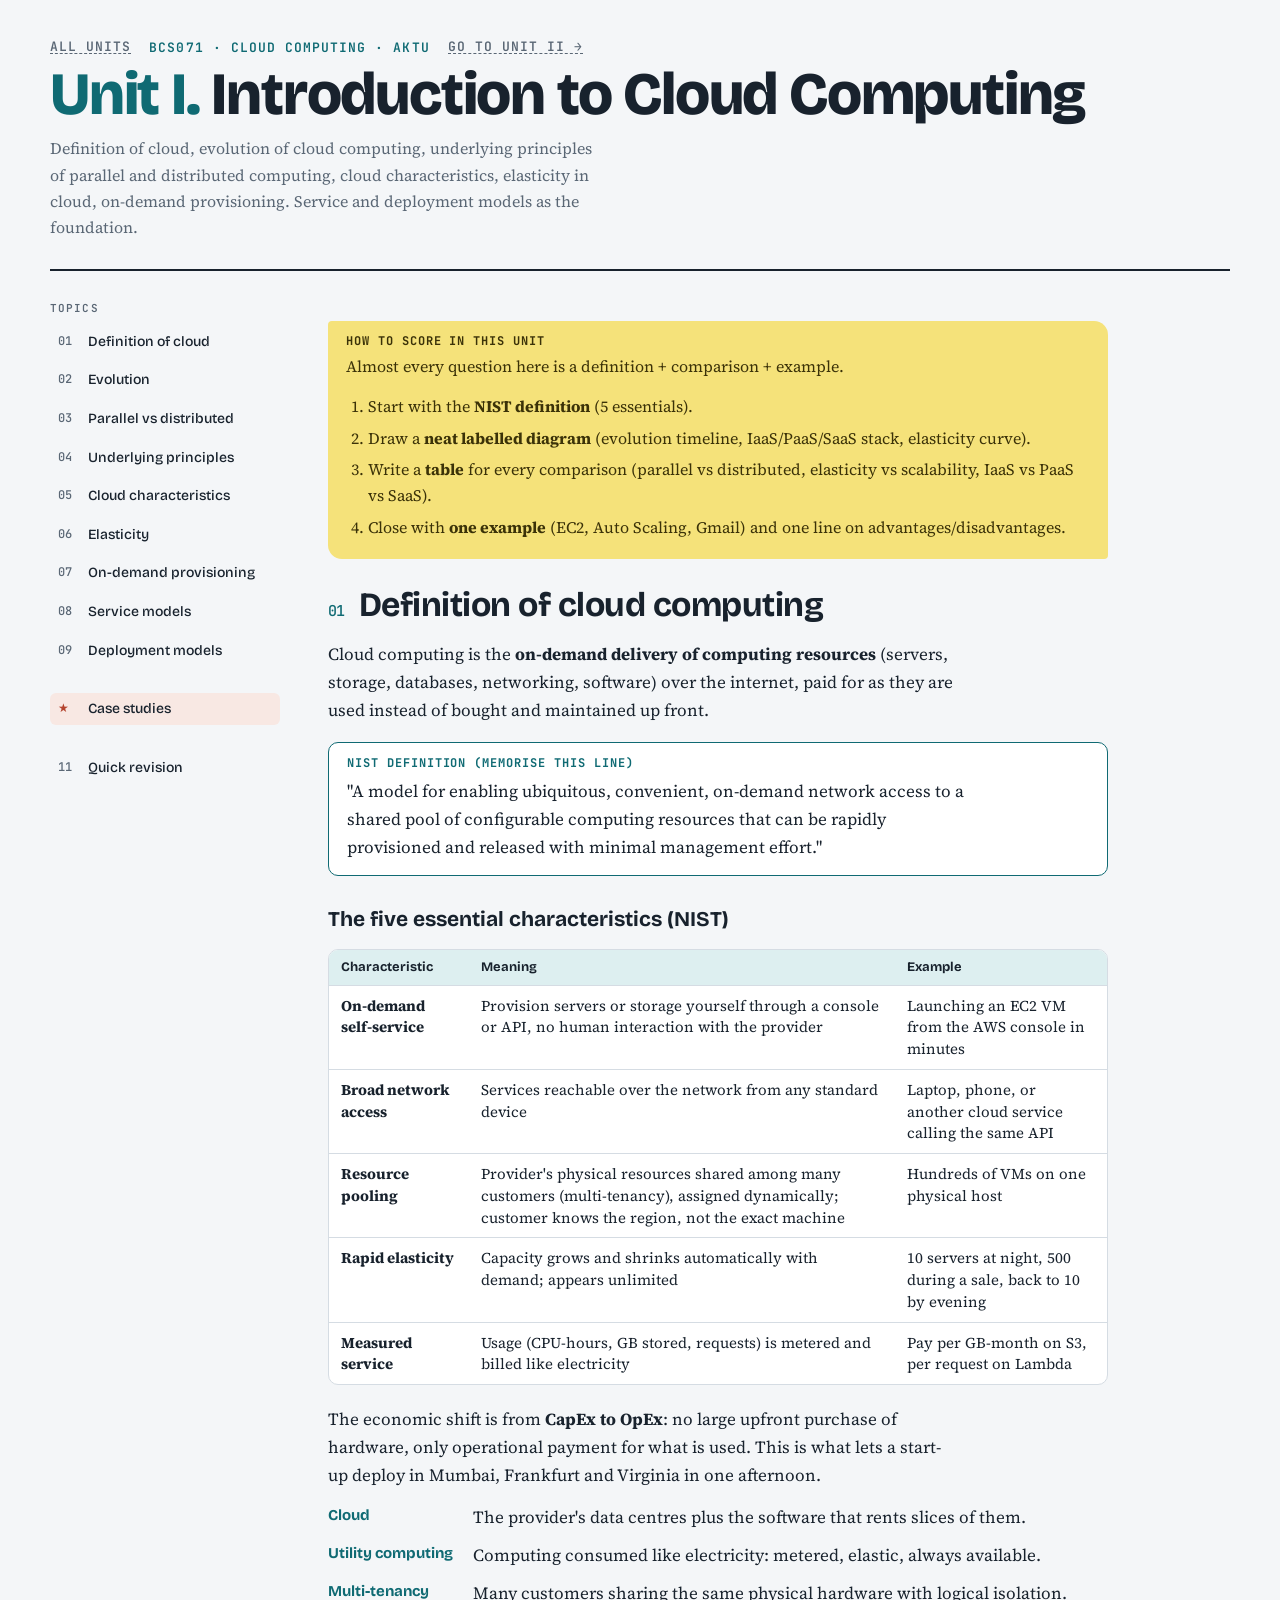
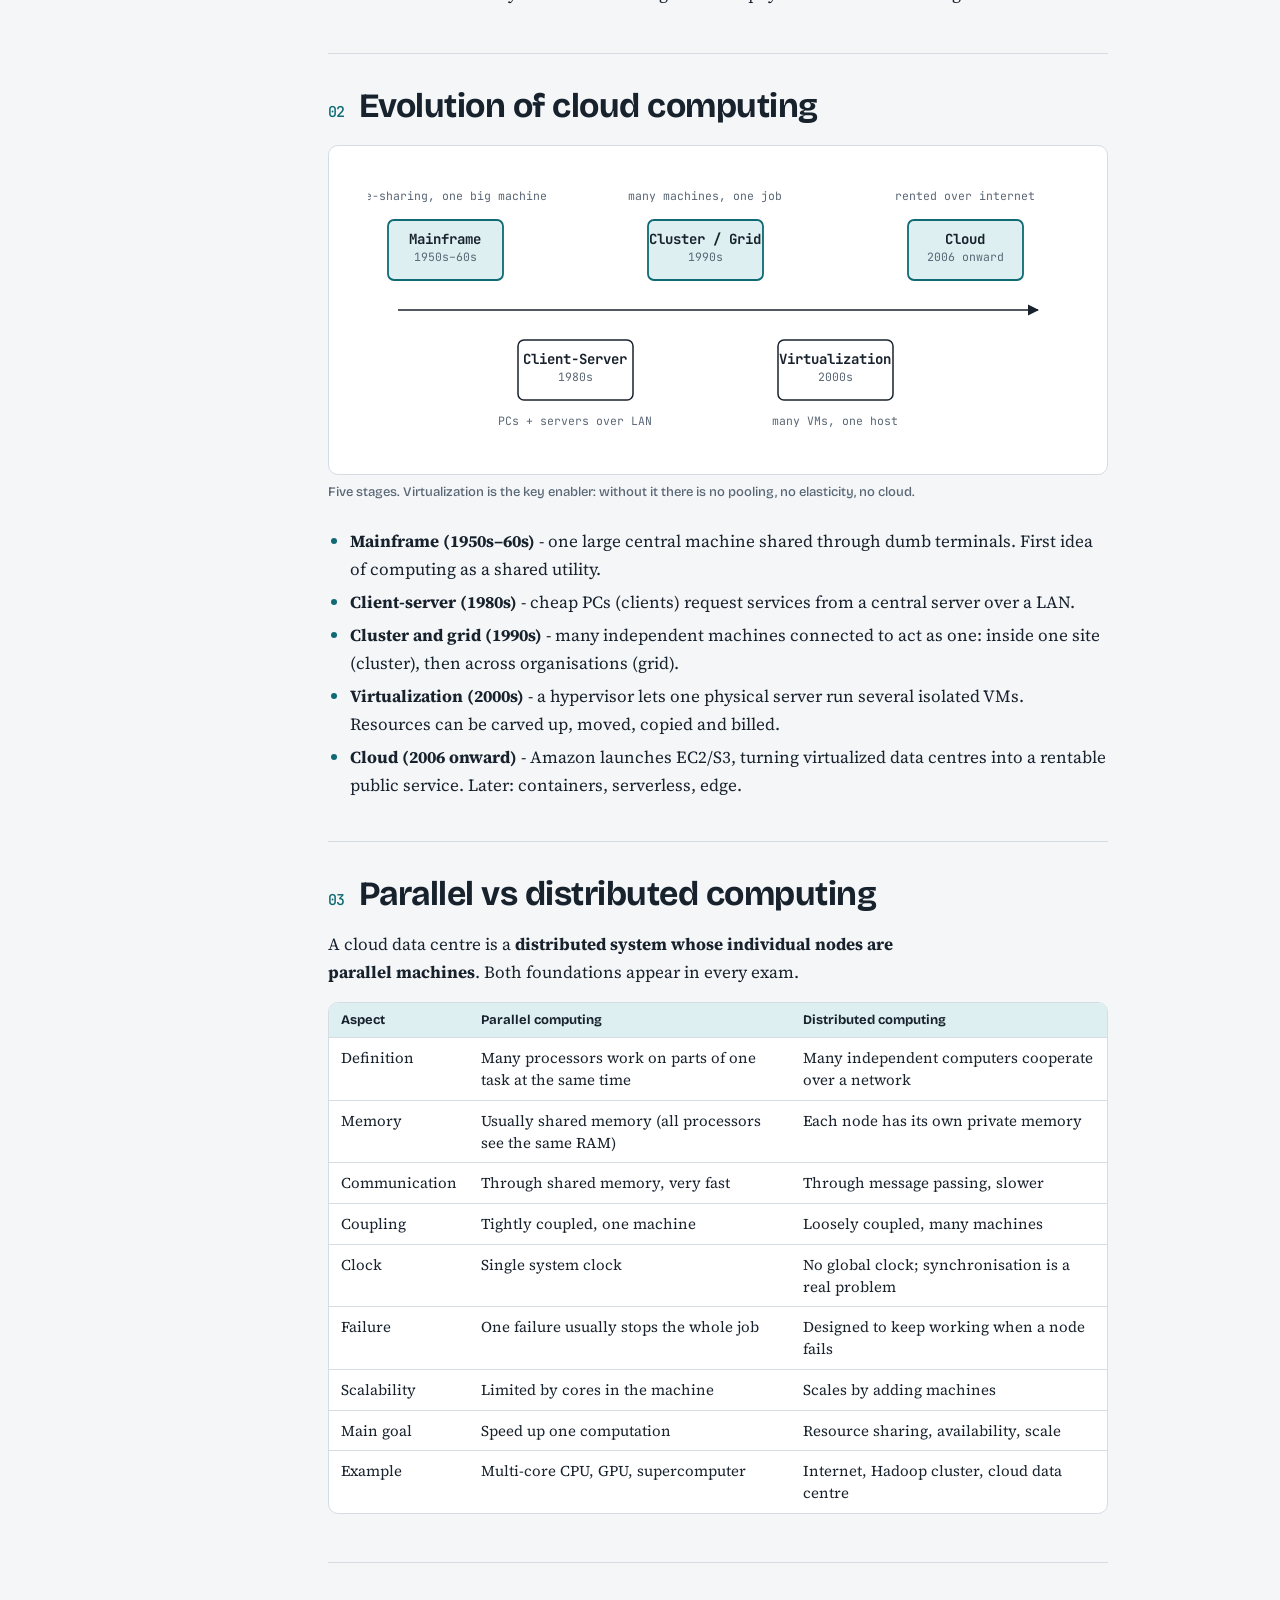
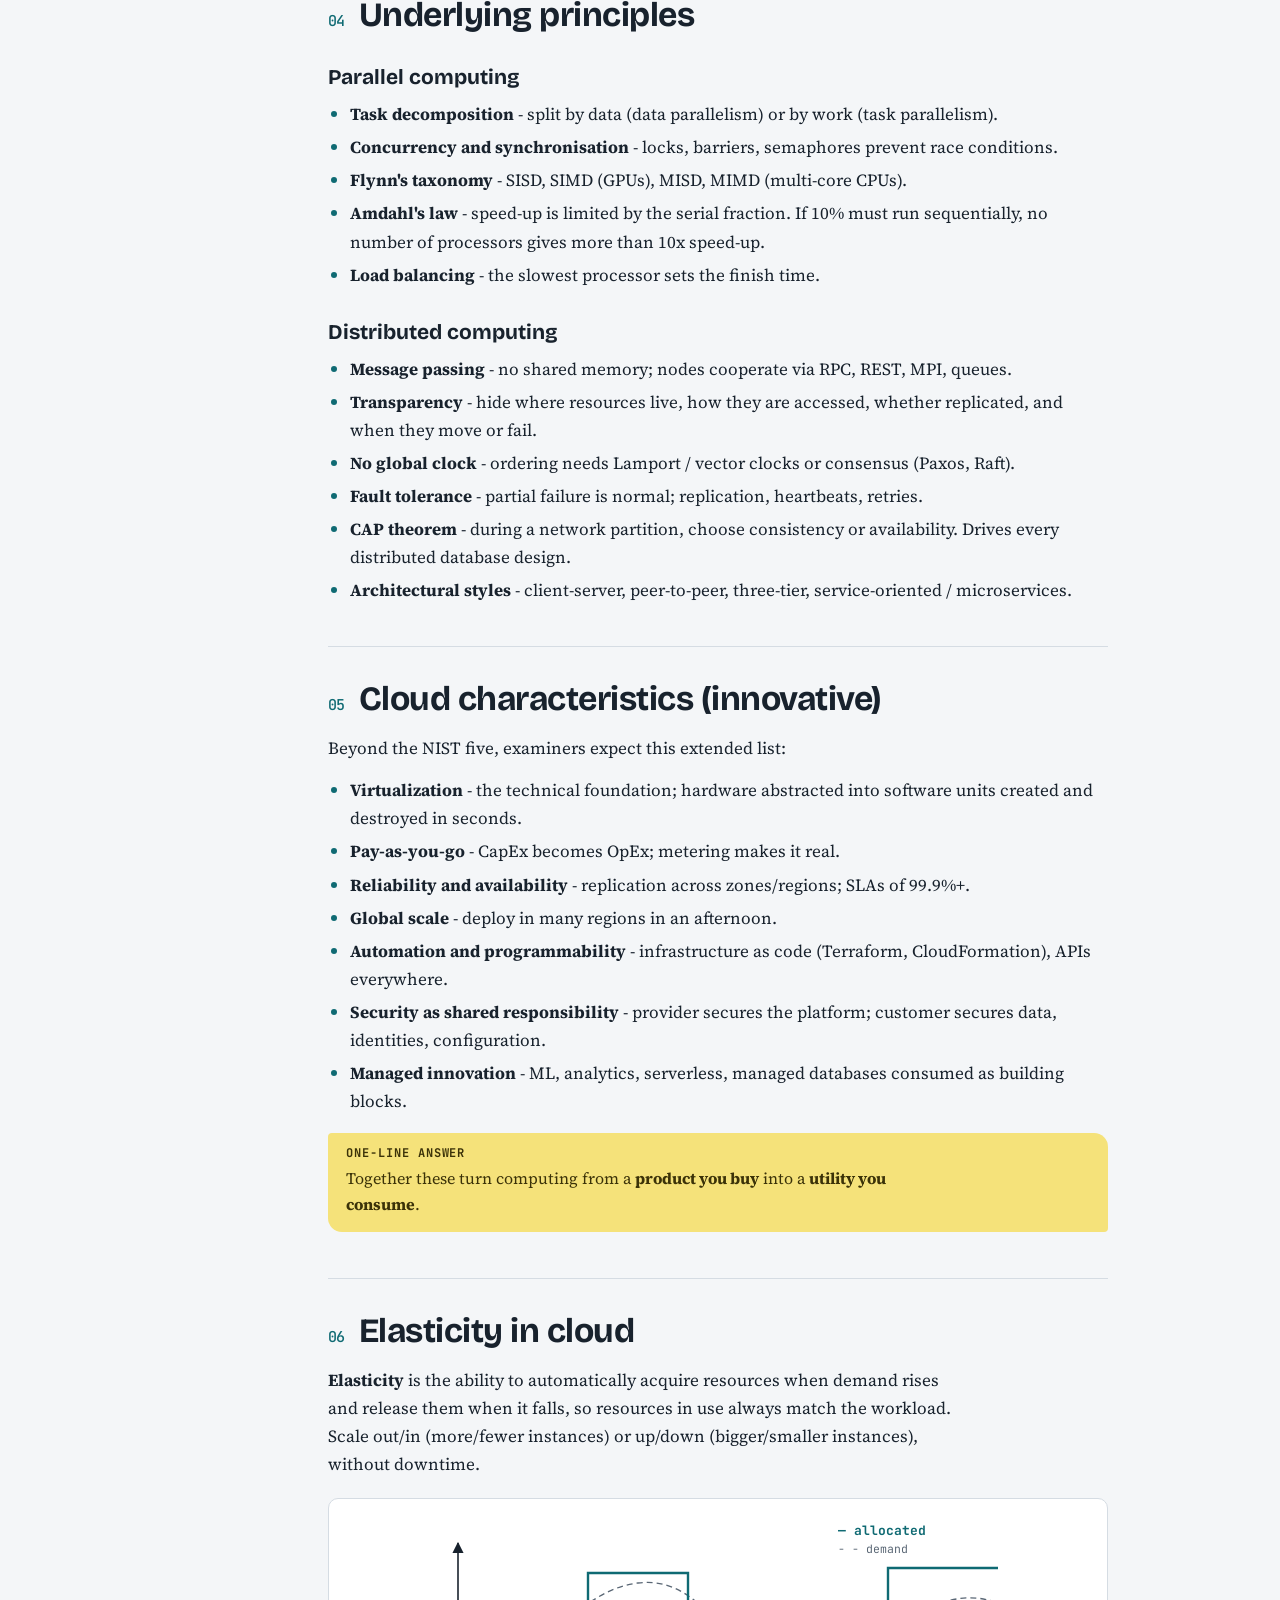
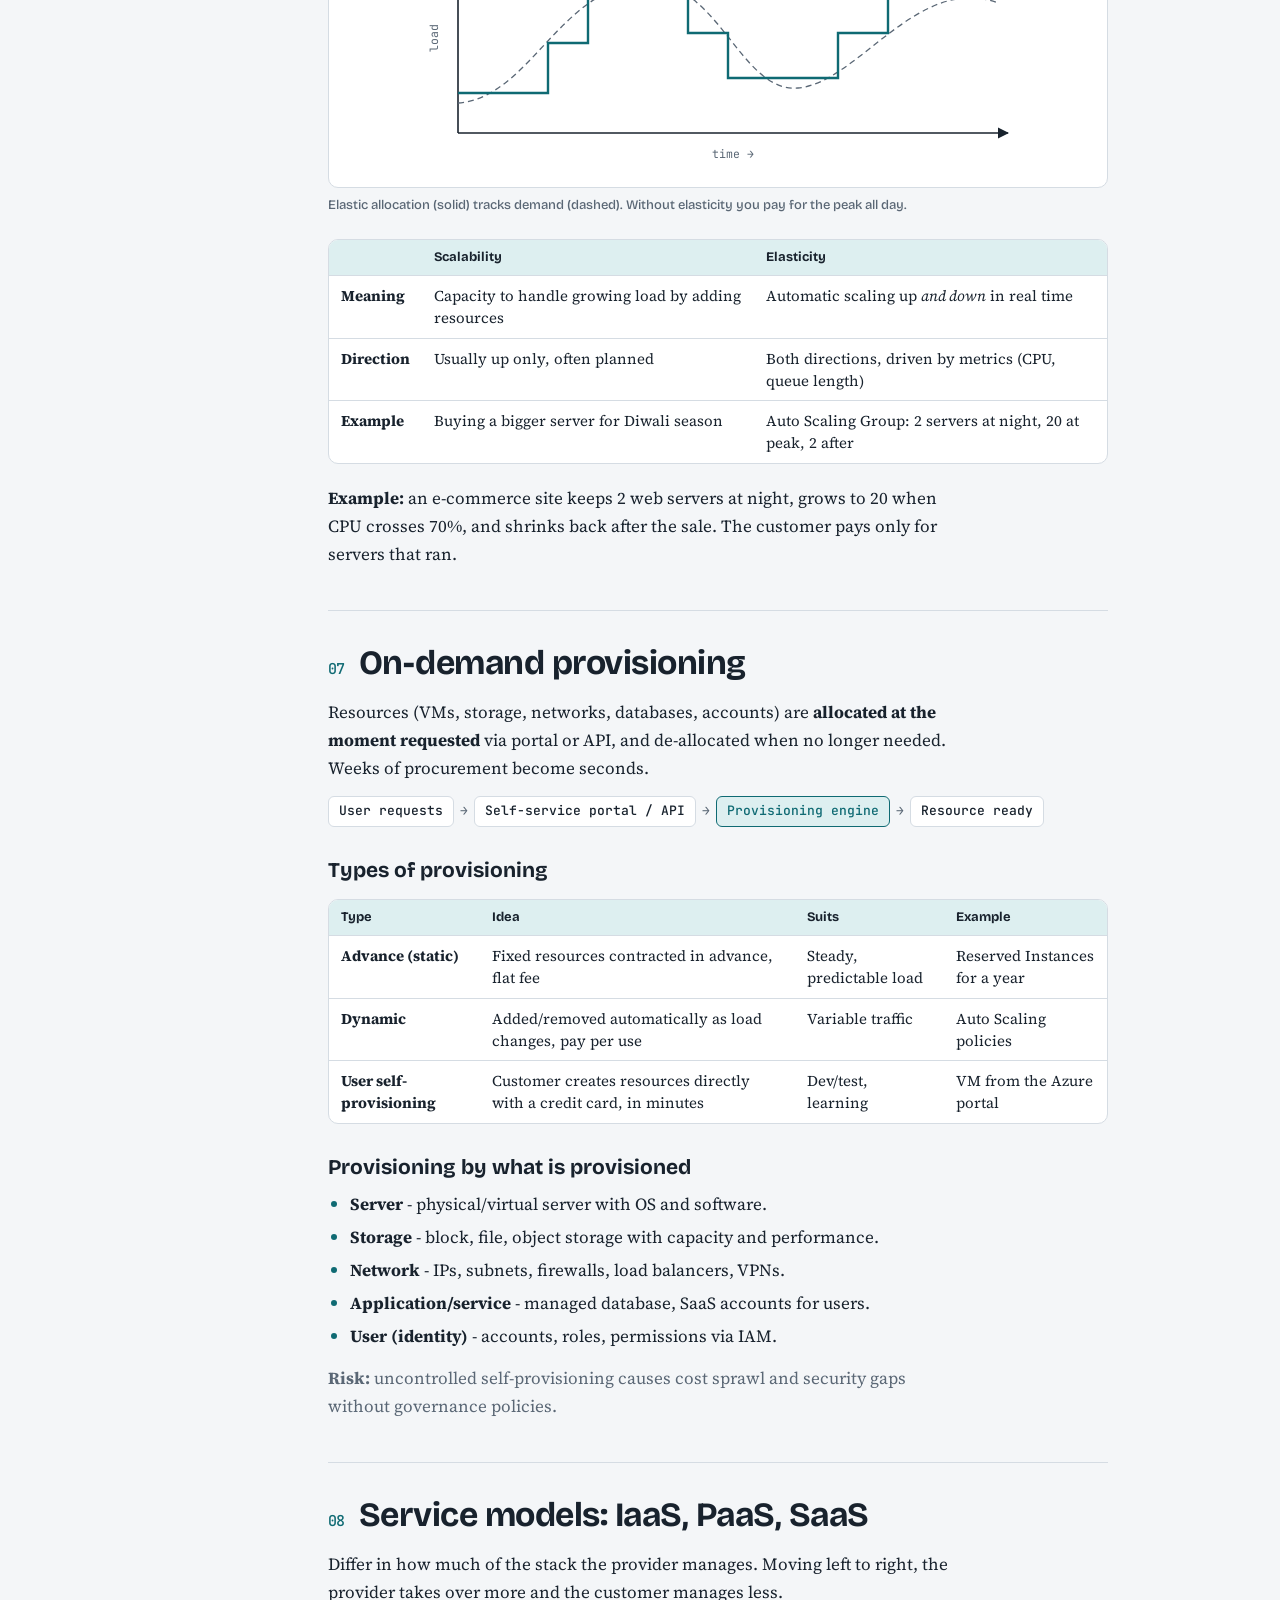
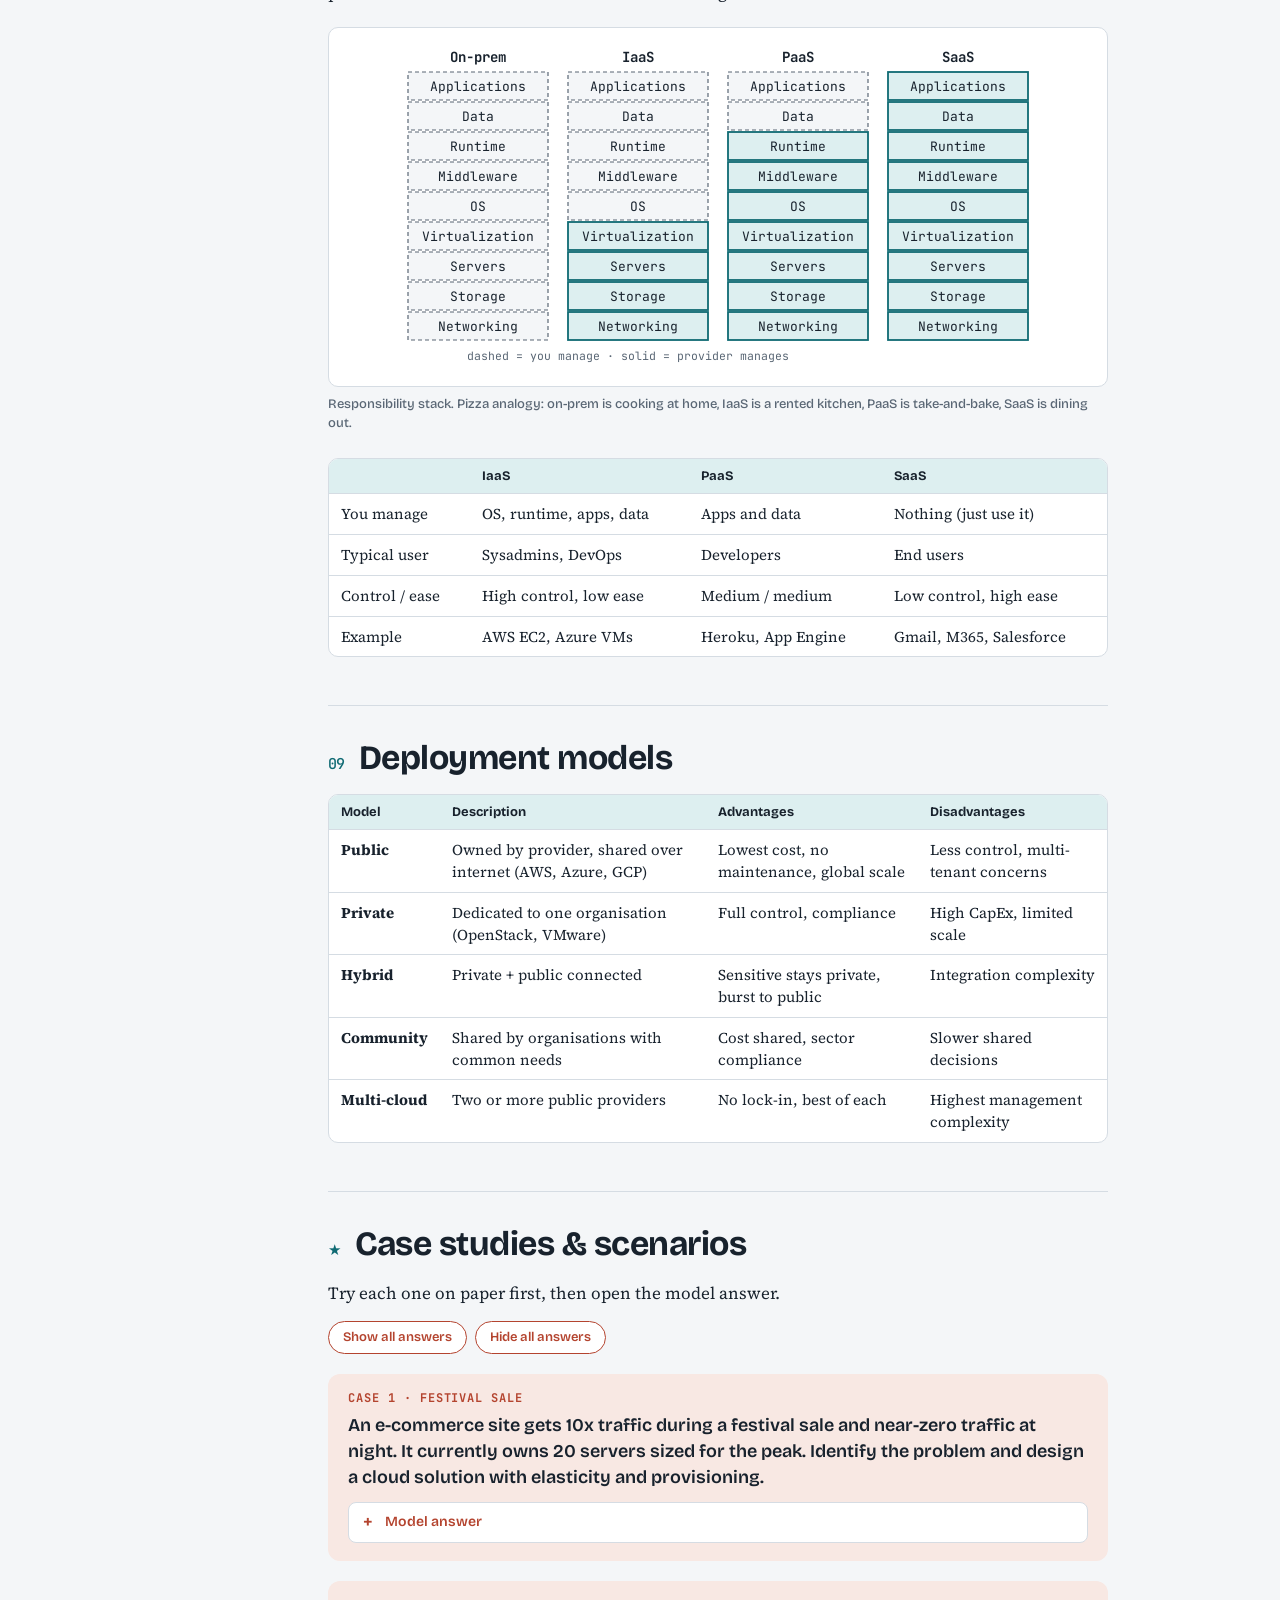
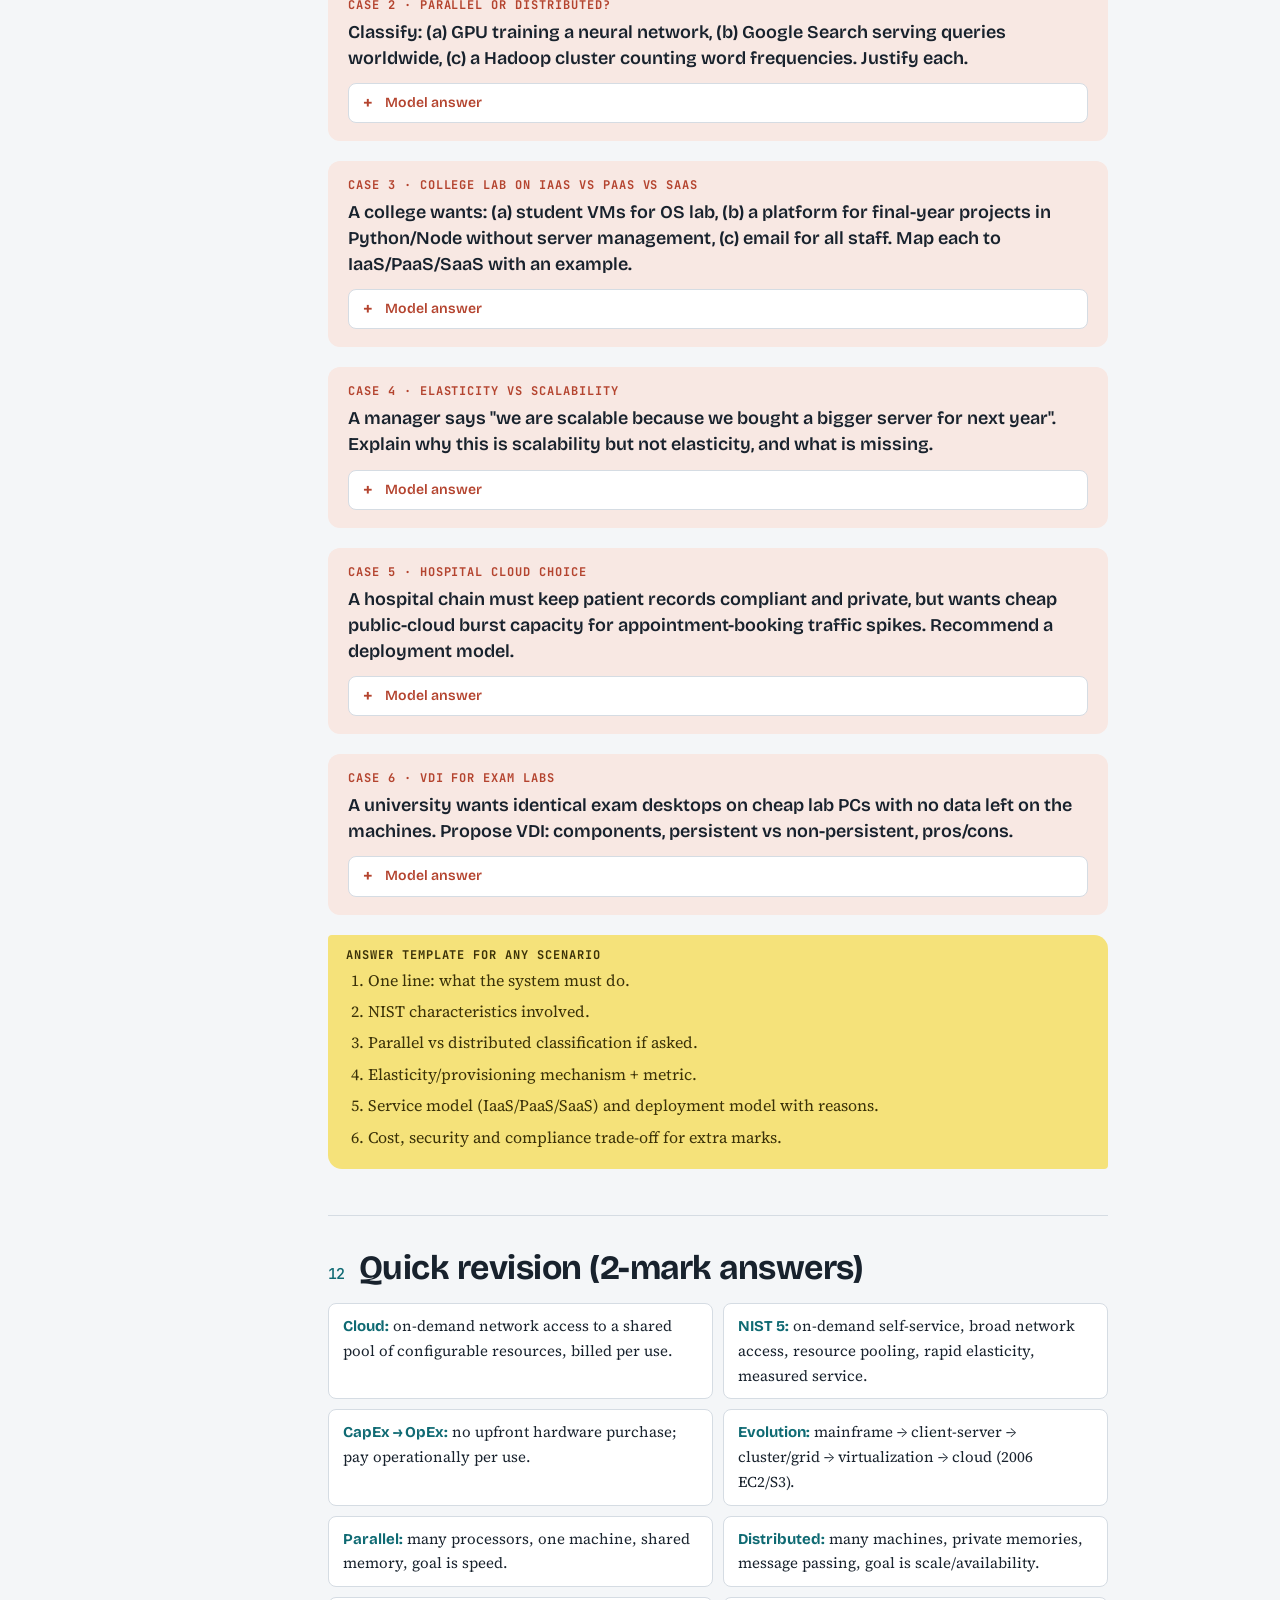
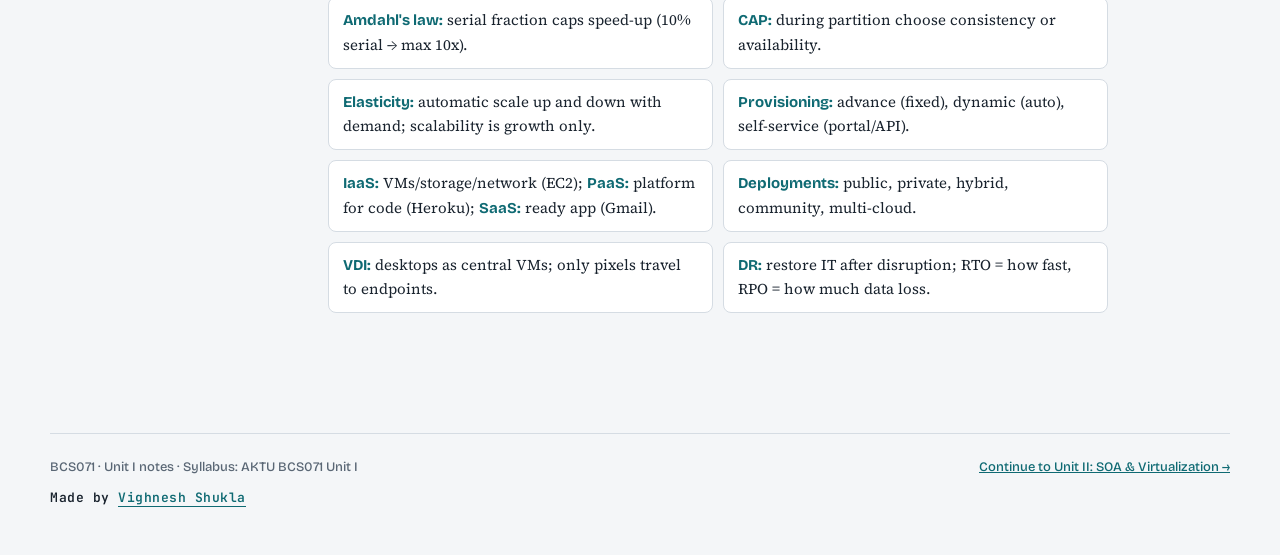
==== unit1.html @ 6fd6b1c5 "Add BCS071 Cloud Computing notes with index page" ====
<!doctype html>
<html lang="en">
<head>
<meta charset="utf-8">
<meta name="viewport" content="width=device-width, initial-scale=1">
<meta name="author" content="Vighnesh Shukla">
<title>Unit I: Introduction to Cloud Computing</title>
<link rel="preconnect" href="https://fonts.googleapis.com">
<link rel="preconnect" href="https://fonts.gstatic.com" crossorigin>
<link rel="stylesheet" href="https://fonts.googleapis.com/css2?family=Bricolage+Grotesque:opsz,wght@12..96,500;12..96,700;12..96,800&family=JetBrains+Mono:wght@400;500;600;700&family=Source+Serif+4:ital,opsz,wght@0,8..60,400;0,8..60,700;1,8..60,400&display=swap">
<link rel="stylesheet" href="notes.css">
</head>
<body>

<header class="masthead">
  <div class="course">
    <a href="index.html">All units</a>
    <span>BCS071 · Cloud Computing · AKTU</span>
    <a href="unit2.html">Go to Unit II →</a>
  </div>
  <h1><span class="unit-no">Unit I.</span> Introduction to Cloud Computing</h1>
  <p class="scope">Definition of cloud, evolution of cloud computing, underlying principles of parallel and distributed computing, cloud characteristics, elasticity in cloud, on-demand provisioning. Service and deployment models as the foundation.</p>
</header>

<div class="layout">
  <nav class="toc" aria-label="Topics">
    <p>Topics</p>
    <ol>
      <li><a href="#definition">Definition of cloud</a></li>
      <li><a href="#evolution">Evolution</a></li>
      <li><a href="#parallel-distributed">Parallel vs distributed</a></li>
      <li><a href="#principles">Underlying principles</a></li>
      <li><a href="#characteristics">Cloud characteristics</a></li>
      <li><a href="#elasticity">Elasticity</a></li>
      <li><a href="#provisioning">On-demand provisioning</a></li>
      <li><a href="#service-models">Service models</a></li>
      <li><a href="#deployment">Deployment models</a></li>
      <li><a class="case" href="#cases">Case studies</a></li>
      <li><a href="#revision">Quick revision</a></li>
    </ol>
  </nav>

  <main>
    <div class="tip">
      <b class="lbl">How to score in this unit</b>
      <p>Almost every question here is a definition + comparison + example.</p>
      <ol>
        <li>Start with the <strong>NIST definition</strong> (5 essentials).</li>
        <li>Draw a <strong>neat labelled diagram</strong> (evolution timeline, IaaS/PaaS/SaaS stack, elasticity curve).</li>
        <li>Write a <strong>table</strong> for every comparison (parallel vs distributed, elasticity vs scalability, IaaS vs PaaS vs SaaS).</li>
        <li>Close with <strong>one example</strong> (EC2, Auto Scaling, Gmail) and one line on advantages/disadvantages.</li>
      </ol>
    </div>

    <!-- 1 -->
    <section id="definition">
      <h2><span class="num">01</span>Definition of cloud computing</h2>
      <p>Cloud computing is the <strong>on-demand delivery of computing resources</strong> (servers, storage, databases, networking, software) over the internet, paid for as they are used instead of bought and maintained up front.</p>
      <div class="key">
        <span class="lbl">NIST definition (memorise this line)</span>
        <p>"A model for enabling ubiquitous, convenient, on-demand network access to a shared pool of configurable computing resources that can be rapidly provisioned and released with minimal management effort."</p>
      </div>
      <h3>The five essential characteristics (NIST)</h3>
      <div class="tbl">
        <table>
          <thead><tr><th>Characteristic</th><th>Meaning</th><th>Example</th></tr></thead>
          <tbody>
            <tr><td><strong>On-demand self-service</strong></td><td>Provision servers or storage yourself through a console or API, no human interaction with the provider</td><td>Launching an EC2 VM from the AWS console in minutes</td></tr>
            <tr><td><strong>Broad network access</strong></td><td>Services reachable over the network from any standard device</td><td>Laptop, phone, or another cloud service calling the same API</td></tr>
            <tr><td><strong>Resource pooling</strong></td><td>Provider's physical resources shared among many customers (multi-tenancy), assigned dynamically; customer knows the region, not the exact machine</td><td>Hundreds of VMs on one physical host</td></tr>
            <tr><td><strong>Rapid elasticity</strong></td><td>Capacity grows and shrinks automatically with demand; appears unlimited</td><td>10 servers at night, 500 during a sale, back to 10 by evening</td></tr>
            <tr><td><strong>Measured service</strong></td><td>Usage (CPU-hours, GB stored, requests) is metered and billed like electricity</td><td>Pay per GB-month on S3, per request on Lambda</td></tr>
          </tbody>
        </table>
      </div>
      <p>The economic shift is from <strong>CapEx to OpEx</strong>: no large upfront purchase of hardware, only operational payment for what is used. This is what lets a start-up deploy in Mumbai, Frankfurt and Virginia in one afternoon.</p>
      <dl class="terms">
        <dt>Cloud</dt><dd>The provider's data centres plus the software that rents slices of them.</dd>
        <dt>Utility computing</dt><dd>Computing consumed like electricity: metered, elastic, always available.</dd>
        <dt>Multi-tenancy</dt><dd>Many customers sharing the same physical hardware with logical isolation.</dd>
      </dl>
    </section>

    <!-- 2 -->
    <section id="evolution">
      <h2><span class="num">02</span>Evolution of cloud computing</h2>
      <figure>
        <div class="fig">
          <svg viewBox="0 0 700 300" width="700" role="img" aria-label="Evolution timeline from mainframe to cloud">
            <path d="M30,150 L670,150" class="ln" marker-end="url(#arEv)"/>
            <defs><marker id="arEv" viewBox="0 0 10 10" refX="9" refY="5" markerWidth="7" markerHeight="7" orient="auto"><path d="M0,0 L10,5 L0,10 z" class="arrowhead"/></marker></defs>
            <rect x="20" y="60" width="115" height="60" rx="6" class="box-acc"/><text x="77" y="84" text-anchor="middle" class="t-b">Mainframe</text><text x="77" y="101" text-anchor="middle" class="t-m">1950s–60s</text>
            <rect x="150" y="180" width="115" height="60" rx="6" class="box"/><text x="207" y="204" text-anchor="middle" class="t-b">Client-Server</text><text x="207" y="221" text-anchor="middle" class="t-m">1980s</text>
            <rect x="280" y="60" width="115" height="60" rx="6" class="box-acc"/><text x="337" y="84" text-anchor="middle" class="t-b">Cluster / Grid</text><text x="337" y="101" text-anchor="middle" class="t-m">1990s</text>
            <rect x="410" y="180" width="115" height="60" rx="6" class="box"/><text x="467" y="204" text-anchor="middle" class="t-b">Virtualization</text><text x="467" y="221" text-anchor="middle" class="t-m">2000s</text>
            <rect x="540" y="60" width="115" height="60" rx="6" class="box-acc"/><text x="597" y="84" text-anchor="middle" class="t-b">Cloud</text><text x="597" y="101" text-anchor="middle" class="t-m">2006 onward</text>
            <text x="77" y="40" text-anchor="middle" class="t-m">time-sharing, one big machine</text>
            <text x="207" y="265" text-anchor="middle" class="t-m">PCs + servers over LAN</text>
            <text x="337" y="40" text-anchor="middle" class="t-m">many machines, one job</text>
            <text x="467" y="265" text-anchor="middle" class="t-m">many VMs, one host</text>
            <text x="597" y="40" text-anchor="middle" class="t-m">rented over internet</text>
          </svg>
        </div>
        <figcaption>Five stages. Virtualization is the key enabler: without it there is no pooling, no elasticity, no cloud.</figcaption>
      </figure>
      <ul>
        <li><strong>Mainframe (1950s–60s)</strong> - one large central machine shared through dumb terminals. First idea of computing as a shared utility.</li>
        <li><strong>Client-server (1980s)</strong> - cheap PCs (clients) request services from a central server over a LAN.</li>
        <li><strong>Cluster and grid (1990s)</strong> - many independent machines connected to act as one: inside one site (cluster), then across organisations (grid).</li>
        <li><strong>Virtualization (2000s)</strong> - a hypervisor lets one physical server run several isolated VMs. Resources can be carved up, moved, copied and billed.</li>
        <li><strong>Cloud (2006 onward)</strong> - Amazon launches EC2/S3, turning virtualized data centres into a rentable public service. Later: containers, serverless, edge.</li>
      </ul>
    </section>

    <!-- 3 -->
    <section id="parallel-distributed">
      <h2><span class="num">03</span>Parallel vs distributed computing</h2>
      <p>A cloud data centre is a <strong>distributed system whose individual nodes are parallel machines</strong>. Both foundations appear in every exam.</p>
      <div class="tbl">
        <table>
          <thead><tr><th>Aspect</th><th>Parallel computing</th><th>Distributed computing</th></tr></thead>
          <tbody>
            <tr><td>Definition</td><td>Many processors work on parts of one task at the same time</td><td>Many independent computers cooperate over a network</td></tr>
            <tr><td>Memory</td><td>Usually shared memory (all processors see the same RAM)</td><td>Each node has its own private memory</td></tr>
            <tr><td>Communication</td><td>Through shared memory, very fast</td><td>Through message passing, slower</td></tr>
            <tr><td>Coupling</td><td>Tightly coupled, one machine</td><td>Loosely coupled, many machines</td></tr>
            <tr><td>Clock</td><td>Single system clock</td><td>No global clock; synchronisation is a real problem</td></tr>
            <tr><td>Failure</td><td>One failure usually stops the whole job</td><td>Designed to keep working when a node fails</td></tr>
            <tr><td>Scalability</td><td>Limited by cores in the machine</td><td>Scales by adding machines</td></tr>
            <tr><td>Main goal</td><td>Speed up one computation</td><td>Resource sharing, availability, scale</td></tr>
            <tr><td>Example</td><td>Multi-core CPU, GPU, supercomputer</td><td>Internet, Hadoop cluster, cloud data centre</td></tr>
          </tbody>
        </table>
      </div>
    </section>

    <!-- 4 -->
    <section id="principles">
      <h2><span class="num">04</span>Underlying principles</h2>
      <h3>Parallel computing</h3>
      <ul>
        <li><strong>Task decomposition</strong> - split by data (data parallelism) or by work (task parallelism).</li>
        <li><strong>Concurrency and synchronisation</strong> - locks, barriers, semaphores prevent race conditions.</li>
        <li><strong>Flynn's taxonomy</strong> - SISD, SIMD (GPUs), MISD, MIMD (multi-core CPUs).</li>
        <li><strong>Amdahl's law</strong> - speed-up is limited by the serial fraction. If 10% must run sequentially, no number of processors gives more than 10x speed-up.</li>
        <li><strong>Load balancing</strong> - the slowest processor sets the finish time.</li>
      </ul>
      <h3>Distributed computing</h3>
      <ul>
        <li><strong>Message passing</strong> - no shared memory; nodes cooperate via RPC, REST, MPI, queues.</li>
        <li><strong>Transparency</strong> - hide where resources live, how they are accessed, whether replicated, and when they move or fail.</li>
        <li><strong>No global clock</strong> - ordering needs Lamport / vector clocks or consensus (Paxos, Raft).</li>
        <li><strong>Fault tolerance</strong> - partial failure is normal; replication, heartbeats, retries.</li>
        <li><strong>CAP theorem</strong> - during a network partition, choose consistency or availability. Drives every distributed database design.</li>
        <li><strong>Architectural styles</strong> - client-server, peer-to-peer, three-tier, service-oriented / microservices.</li>
      </ul>
    </section>

    <!-- 5 -->
    <section id="characteristics">
      <h2><span class="num">05</span>Cloud characteristics (innovative)</h2>
      <p>Beyond the NIST five, examiners expect this extended list:</p>
      <ul>
        <li><strong>Virtualization</strong> - the technical foundation; hardware abstracted into software units created and destroyed in seconds.</li>
        <li><strong>Pay-as-you-go</strong> - CapEx becomes OpEx; metering makes it real.</li>
        <li><strong>Reliability and availability</strong> - replication across zones/regions; SLAs of 99.9%+.</li>
        <li><strong>Global scale</strong> - deploy in many regions in an afternoon.</li>
        <li><strong>Automation and programmability</strong> - infrastructure as code (Terraform, CloudFormation), APIs everywhere.</li>
        <li><strong>Security as shared responsibility</strong> - provider secures the platform; customer secures data, identities, configuration.</li>
        <li><strong>Managed innovation</strong> - ML, analytics, serverless, managed databases consumed as building blocks.</li>
      </ul>
      <div class="tip"><b class="lbl">One-line answer</b><p>Together these turn computing from a <strong>product you buy</strong> into a <strong>utility you consume</strong>.</p></div>
    </section>

    <!-- 6 -->
    <section id="elasticity">
      <h2><span class="num">06</span>Elasticity in cloud</h2>
      <p><strong>Elasticity</strong> is the ability to automatically acquire resources when demand rises and release them when it falls, so resources in use always match the workload. Scale out/in (more/fewer instances) or up/down (bigger/smaller instances), without downtime.</p>
      <figure>
        <div class="fig">
          <svg viewBox="0 0 640 260" width="640" role="img" aria-label="Elasticity: allocated resources track demand">
            <defs><marker id="arEl" viewBox="0 0 10 10" refX="9" refY="5" markerWidth="7" markerHeight="7" orient="auto"><path d="M0,0 L10,5 L0,10 z" class="arrowhead"/></marker></defs>
            <path d="M60,220 L60,30" class="ln" marker-end="url(#arEl)"/>
            <path d="M60,220 L610,220" class="ln" marker-end="url(#arEl)"/>
            <path d="M60,190 C130,185 160,80 240,70 S340,180 400,175 S520,60 600,90" class="ln-soft" stroke-dasharray="6 4"/>
            <path d="M60,180 L150,180 L150,130 L190,130 L190,60 L290,60 L290,120 L330,120 L330,165 L440,165 L440,120 L490,120 L490,55 L600,55" class="ln-acc"/>
            <text x="335" y="245" text-anchor="middle" class="t-m">time →</text>
            <text x="40" y="125" text-anchor="middle" class="t-m" transform="rotate(-90 40 125)">load</text>
            <text x="440" y="40" class="t-m">- - demand</text>
            <text x="440" y="22" class="t-acc">— allocated</text>
          </svg>
        </div>
        <figcaption>Elastic allocation (solid) tracks demand (dashed). Without elasticity you pay for the peak all day.</figcaption>
      </figure>
      <div class="tbl">
        <table>
          <thead><tr><th></th><th>Scalability</th><th>Elasticity</th></tr></thead>
          <tbody>
            <tr><td><strong>Meaning</strong></td><td>Capacity to handle growing load by adding resources</td><td>Automatic scaling up <em>and down</em> in real time</td></tr>
            <tr><td><strong>Direction</strong></td><td>Usually up only, often planned</td><td>Both directions, driven by metrics (CPU, queue length)</td></tr>
            <tr><td><strong>Example</strong></td><td>Buying a bigger server for Diwali season</td><td>Auto Scaling Group: 2 servers at night, 20 at peak, 2 after</td></tr>
          </tbody>
        </table>
      </div>
      <p><strong>Example:</strong> an e-commerce site keeps 2 web servers at night, grows to 20 when CPU crosses 70%, and shrinks back after the sale. The customer pays only for servers that ran.</p>
    </section>

    <!-- 7 -->
    <section id="provisioning">
      <h2><span class="num">07</span>On-demand provisioning</h2>
      <p>Resources (VMs, storage, networks, databases, accounts) are <strong>allocated at the moment requested</strong> via portal or API, and de-allocated when no longer needed. Weeks of procurement become seconds.</p>
      <div class="flow"><span>User requests</span><i>→</i><span>Self-service portal / API</span><i>→</i><span class="em">Provisioning engine</span><i>→</i><span>Resource ready</span></div>
      <h3>Types of provisioning</h3>
      <div class="tbl">
        <table>
          <thead><tr><th>Type</th><th>Idea</th><th>Suits</th><th>Example</th></tr></thead>
          <tbody>
            <tr><td><strong>Advance (static)</strong></td><td>Fixed resources contracted in advance, flat fee</td><td>Steady, predictable load</td><td>Reserved Instances for a year</td></tr>
            <tr><td><strong>Dynamic</strong></td><td>Added/removed automatically as load changes, pay per use</td><td>Variable traffic</td><td>Auto Scaling policies</td></tr>
            <tr><td><strong>User self-provisioning</strong></td><td>Customer creates resources directly with a credit card, in minutes</td><td>Dev/test, learning</td><td>VM from the Azure portal</td></tr>
          </tbody>
        </table>
      </div>
      <h3>Provisioning by what is provisioned</h3>
      <ul>
        <li><strong>Server</strong> - physical/virtual server with OS and software.</li>
        <li><strong>Storage</strong> - block, file, object storage with capacity and performance.</li>
        <li><strong>Network</strong> - IPs, subnets, firewalls, load balancers, VPNs.</li>
        <li><strong>Application/service</strong> - managed database, SaaS accounts for users.</li>
        <li><strong>User (identity)</strong> - accounts, roles, permissions via IAM.</li>
      </ul>
      <p class="muted"><strong>Risk:</strong> uncontrolled self-provisioning causes cost sprawl and security gaps without governance policies.</p>
    </section>

    <!-- 8 -->
    <section id="service-models">
      <h2><span class="num">08</span>Service models: IaaS, PaaS, SaaS</h2>
      <p>Differ in how much of the stack the provider manages. Moving left to right, the provider takes over more and the customer manages less.</p>
      <figure>
        <div class="fig">
          <svg viewBox="0 0 700 330" width="700" role="img" aria-label="IaaS PaaS SaaS responsibility stack">
            <text x="110" y="20" text-anchor="middle" class="t-b">On-prem</text>
            <text x="270" y="20" text-anchor="middle" class="t-b">IaaS</text>
            <text x="430" y="20" text-anchor="middle" class="t-b">PaaS</text>
            <text x="590" y="20" text-anchor="middle" class="t-b">SaaS</text>
            <g font-size="12" text-anchor="middle">
              <rect x="40" y="30" width="140" height="28" class="box-soft"/><text x="110" y="49" class="t">Applications</text>
              <rect x="40" y="60" width="140" height="28" class="box-soft"/><text x="110" y="79" class="t">Data</text>
              <rect x="40" y="90" width="140" height="28" class="box-soft"/><text x="110" y="109" class="t">Runtime</text>
              <rect x="40" y="120" width="140" height="28" class="box-soft"/><text x="110" y="139" class="t">Middleware</text>
              <rect x="40" y="150" width="140" height="28" class="box-soft"/><text x="110" y="169" class="t">OS</text>
              <rect x="40" y="180" width="140" height="28" class="box-soft"/><text x="110" y="199" class="t">Virtualization</text>
              <rect x="40" y="210" width="140" height="28" class="box-soft"/><text x="110" y="229" class="t">Servers</text>
              <rect x="40" y="240" width="140" height="28" class="box-soft"/><text x="110" y="259" class="t">Storage</text>
              <rect x="40" y="270" width="140" height="28" class="box-soft"/><text x="110" y="289" class="t">Networking</text>
              <rect x="200" y="30" width="140" height="28" class="box-soft"/><text x="270" y="49" class="t">Applications</text>
              <rect x="200" y="60" width="140" height="28" class="box-soft"/><text x="270" y="79" class="t">Data</text>
              <rect x="200" y="90" width="140" height="28" class="box-soft"/><text x="270" y="109" class="t">Runtime</text>
              <rect x="200" y="120" width="140" height="28" class="box-soft"/><text x="270" y="139" class="t">Middleware</text>
              <rect x="200" y="150" width="140" height="28" class="box-soft"/><text x="270" y="169" class="t">OS</text>
              <rect x="200" y="180" width="140" height="28" class="box-acc"/><text x="270" y="199" class="t">Virtualization</text>
              <rect x="200" y="210" width="140" height="28" class="box-acc"/><text x="270" y="229" class="t">Servers</text>
              <rect x="200" y="240" width="140" height="28" class="box-acc"/><text x="270" y="259" class="t">Storage</text>
              <rect x="200" y="270" width="140" height="28" class="box-acc"/><text x="270" y="289" class="t">Networking</text>
              <rect x="360" y="30" width="140" height="28" class="box-soft"/><text x="430" y="49" class="t">Applications</text>
              <rect x="360" y="60" width="140" height="28" class="box-soft"/><text x="430" y="79" class="t">Data</text>
              <rect x="360" y="90" width="140" height="28" class="box-acc"/><text x="430" y="109" class="t">Runtime</text>
              <rect x="360" y="120" width="140" height="28" class="box-acc"/><text x="430" y="139" class="t">Middleware</text>
              <rect x="360" y="150" width="140" height="28" class="box-acc"/><text x="430" y="169" class="t">OS</text>
              <rect x="360" y="180" width="140" height="28" class="box-acc"/><text x="430" y="199" class="t">Virtualization</text>
              <rect x="360" y="210" width="140" height="28" class="box-acc"/><text x="430" y="229" class="t">Servers</text>
              <rect x="360" y="240" width="140" height="28" class="box-acc"/><text x="430" y="259" class="t">Storage</text>
              <rect x="360" y="270" width="140" height="28" class="box-acc"/><text x="430" y="289" class="t">Networking</text>
              <rect x="520" y="30" width="140" height="28" class="box-acc"/><text x="590" y="49" class="t">Applications</text>
              <rect x="520" y="60" width="140" height="28" class="box-acc"/><text x="590" y="79" class="t">Data</text>
              <rect x="520" y="90" width="140" height="28" class="box-acc"/><text x="590" y="109" class="t">Runtime</text>
              <rect x="520" y="120" width="140" height="28" class="box-acc"/><text x="590" y="139" class="t">Middleware</text>
              <rect x="520" y="150" width="140" height="28" class="box-acc"/><text x="590" y="169" class="t">OS</text>
              <rect x="520" y="180" width="140" height="28" class="box-acc"/><text x="590" y="199" class="t">Virtualization</text>
              <rect x="520" y="210" width="140" height="28" class="box-acc"/><text x="590" y="229" class="t">Servers</text>
              <rect x="520" y="240" width="140" height="28" class="box-acc"/><text x="590" y="259" class="t">Storage</text>
              <rect x="520" y="270" width="140" height="28" class="box-acc"/><text x="590" y="289" class="t">Networking</text>
            </g>
            <text x="260" y="318" text-anchor="middle" class="t-m">dashed = you manage · solid = provider manages</text>
          </svg>
        </div>
        <figcaption>Responsibility stack. Pizza analogy: on-prem is cooking at home, IaaS is a rented kitchen, PaaS is take-and-bake, SaaS is dining out.</figcaption>
      </figure>
      <div class="tbl">
        <table>
          <thead><tr><th></th><th>IaaS</th><th>PaaS</th><th>SaaS</th></tr></thead>
          <tbody>
            <tr><td>You manage</td><td>OS, runtime, apps, data</td><td>Apps and data</td><td>Nothing (just use it)</td></tr>
            <tr><td>Typical user</td><td>Sysadmins, DevOps</td><td>Developers</td><td>End users</td></tr>
            <tr><td>Control / ease</td><td>High control, low ease</td><td>Medium / medium</td><td>Low control, high ease</td></tr>
            <tr><td>Example</td><td>AWS EC2, Azure VMs</td><td>Heroku, App Engine</td><td>Gmail, M365, Salesforce</td></tr>
          </tbody>
        </table>
      </div>
    </section>

    <!-- 9 -->
    <section id="deployment">
      <h2><span class="num">09</span>Deployment models</h2>
      <div class="tbl">
        <table>
          <thead><tr><th>Model</th><th>Description</th><th>Advantages</th><th>Disadvantages</th></tr></thead>
          <tbody>
            <tr><td><strong>Public</strong></td><td>Owned by provider, shared over internet (AWS, Azure, GCP)</td><td>Lowest cost, no maintenance, global scale</td><td>Less control, multi-tenant concerns</td></tr>
            <tr><td><strong>Private</strong></td><td>Dedicated to one organisation (OpenStack, VMware)</td><td>Full control, compliance</td><td>High CapEx, limited scale</td></tr>
            <tr><td><strong>Hybrid</strong></td><td>Private + public connected</td><td>Sensitive stays private, burst to public</td><td>Integration complexity</td></tr>
            <tr><td><strong>Community</strong></td><td>Shared by organisations with common needs</td><td>Cost shared, sector compliance</td><td>Slower shared decisions</td></tr>
            <tr><td><strong>Multi-cloud</strong></td><td>Two or more public providers</td><td>No lock-in, best of each</td><td>Highest management complexity</td></tr>
          </tbody>
        </table>
      </div>
    </section>

    <!-- CASES -->
    <section id="cases">
      <h2><span class="num">★</span>Case studies &amp; scenarios</h2>
      <p>Try each one on paper first, then open the model answer.</p>
      <div class="toolbar">
        <button type="button" id="openAll">Show all answers</button>
        <button type="button" id="closeAll">Hide all answers</button>
      </div>

      <div class="case">
        <span class="lbl">Case 1 · Festival sale</span>
        <p class="q">An e-commerce site gets 10x traffic during a festival sale and near-zero traffic at night. It currently owns 20 servers sized for the peak. Identify the problem and design a cloud solution with elasticity and provisioning.</p>
        <details><summary>Model answer</summary><div>
          <p><strong>Problem:</strong> static advance provisioning for the peak wastes money (18 servers idle most days) yet still risks under-provisioning if the sale exceeds estimates.</p>
          <p><strong>Solution:</strong> move to <strong>dynamic provisioning + elasticity</strong>: an Auto Scaling Group behind a load balancer, scaling on CPU/request-rate (e.g. add servers above 70% CPU). Keep 2 servers at night, grow to 20+ at peak, shrink after. Pay per server-hour (measured service).</p>
          <p><strong>Models:</strong> public cloud <strong>IaaS</strong> (EC2) for full control; hybrid if payment data must stay private.</p>
        </div></details>
      </div>

      <div class="case">
        <span class="lbl">Case 2 · Parallel or distributed?</span>
        <p class="q">Classify: (a) GPU training a neural network, (b) Google Search serving queries worldwide, (c) a Hadoop cluster counting word frequencies. Justify each.</p>
        <details><summary>Model answer</summary><div>
          <ul>
            <li>(a) <strong>Parallel</strong>: one machine, many cores, shared memory, single clock, goal is speed.</li>
            <li>(b) <strong>Distributed</strong>: thousands of independent servers, private memories, message passing, no global clock, goal is availability and scale.</li>
            <li>(c) <strong>Distributed with parallel nodes</strong>: cluster of machines (distributed) each using multi-core parallelism internally - exactly like a cloud data centre.</li>
          </ul>
        </div></details>
      </div>

      <div class="case">
        <span class="lbl">Case 3 · College lab on IaaS vs PaaS vs SaaS</span>
        <p class="q">A college wants: (a) student VMs for OS lab, (b) a platform for final-year projects in Python/Node without server management, (c) email for all staff. Map each to IaaS/PaaS/SaaS with an example.</p>
        <details><summary>Model answer</summary><div>
          <ul>
            <li>(a) <strong>IaaS</strong> (EC2 / Azure VMs): admins need OS-level control to install kernels and tools.</li>
            <li>(b) <strong>PaaS</strong> (App Engine / Heroku / Elastic Beanstalk): students push code; provider manages runtime, scaling, patching.</li>
            <li>(c) <strong>SaaS</strong> (Gmail / Microsoft 365): no installation, browser access, provider updates.</li>
          </ul>
        </div></details>
      </div>

      <div class="case">
        <span class="lbl">Case 4 · Elasticity vs scalability</span>
        <p class="q">A manager says "we are scalable because we bought a bigger server for next year". Explain why this is scalability but not elasticity, and what is missing.</p>
        <details><summary>Model answer</summary><div>
          <p>Buying a bigger server is <strong>scalability</strong> (capacity to grow, planned, one direction). <strong>Elasticity</strong> additionally needs <strong>automation + shrink-back</strong>: metrics-driven scale-out/in in real time with per-use billing. Missing: auto-scaling policies, monitoring, measured service, and the ability to release resources (and stop paying) when demand falls.</p>
        </div></details>
      </div>

      <div class="case">
        <span class="lbl">Case 5 · Hospital cloud choice</span>
        <p class="q">A hospital chain must keep patient records compliant and private, but wants cheap public-cloud burst capacity for appointment-booking traffic spikes. Recommend a deployment model.</p>
        <details><summary>Model answer</summary><div>
          <p><strong>Hybrid cloud</strong>: sensitive records stay in a <strong>private cloud</strong> (control, compliance); the booking front-end bursts to the <strong>public cloud</strong> at peak. Connect with VPN/direct link and IAM federation. Pure public fails compliance; pure private cannot burst cheaply; multi-cloud adds unneeded complexity here.</p>
        </div></details>
      </div>

      <div class="case">
        <span class="lbl">Case 6 · VDI for exam labs</span>
        <p class="q">A university wants identical exam desktops on cheap lab PCs with no data left on the machines. Propose VDI: components, persistent vs non-persistent, pros/cons.</p>
        <details><summary>Model answer</summary><div>
          <p><strong>Components:</strong> thin clients/laptops → connection broker (auth, assign desktop) → desktop VMs on hypervisor + central storage, over RDP/PCoIP display protocol.</p>
          <p>Use <strong>non-persistent</strong> desktops from a golden image (fresh every session, nothing stored locally). <strong>Pros:</strong> central patching, data stays in data centre, any device works. <strong>Cons:</strong> network-dependent, upfront server/storage cost, licensing complexity (Horizon / Citrix / Azure Virtual Desktop).</p>
        </div></details>
      </div>

      <div class="tip">
        <b class="lbl">Answer template for any scenario</b>
        <ol>
          <li>One line: what the system must do.</li>
          <li>NIST characteristics involved.</li>
          <li>Parallel vs distributed classification if asked.</li>
          <li>Elasticity/provisioning mechanism + metric.</li>
          <li>Service model (IaaS/PaaS/SaaS) and deployment model with reasons.</li>
          <li>Cost, security and compliance trade-off for extra marks.</li>
        </ol>
      </div>
    </section>

    <!-- revision -->
    <section id="revision">
      <h2><span class="num">12</span>Quick revision (2-mark answers)</h2>
      <ul class="qr">
        <li><b>Cloud:</b> on-demand network access to a shared pool of configurable resources, billed per use.</li>
        <li><b>NIST 5:</b> on-demand self-service, broad network access, resource pooling, rapid elasticity, measured service.</li>
        <li><b>CapEx → OpEx:</b> no upfront hardware purchase; pay operationally per use.</li>
        <li><b>Evolution:</b> mainframe → client-server → cluster/grid → virtualization → cloud (2006 EC2/S3).</li>
        <li><b>Parallel:</b> many processors, one machine, shared memory, goal is speed.</li>
        <li><b>Distributed:</b> many machines, private memories, message passing, goal is scale/availability.</li>
        <li><b>Amdahl's law:</b> serial fraction caps speed-up (10% serial → max 10x).</li>
        <li><b>CAP:</b> during partition choose consistency or availability.</li>
        <li><b>Elasticity:</b> automatic scale up and down with demand; scalability is growth only.</li>
        <li><b>Provisioning:</b> advance (fixed), dynamic (auto), self-service (portal/API).</li>
        <li><b>IaaS:</b> VMs/storage/network (EC2); <b>PaaS:</b> platform for code (Heroku); <b>SaaS:</b> ready app (Gmail).</li>
        <li><b>Deployments:</b> public, private, hybrid, community, multi-cloud.</li>
        <li><b>VDI:</b> desktops as central VMs; only pixels travel to endpoints.</li>
        <li><b>DR:</b> restore IT after disruption; RTO = how fast, RPO = how much data loss.</li>
      </ul>
    </section>
  </main>
</div>

<footer class="end">
  <span>BCS071 · Unit I notes · Syllabus: AKTU BCS071 Unit I</span>
  <a href="unit2.html">Continue to Unit II: SOA &amp; Virtualization →</a>
  <span class="credit">Made by <a href="https://github.com/SVIGHNESH">Vighnesh Shukla</a></span>
</footer>

<script>
  document.getElementById('openAll').addEventListener('click', () => document.querySelectorAll('.case details').forEach(d => d.open = true));
  document.getElementById('closeAll').addEventListener('click', () => document.querySelectorAll('.case details').forEach(d => d.open = false));
</script>
</body>
</html>
---- notes.css ----
/* Shared styles for BCS071 Cloud Computing unit notes (same design as BCS701 AI notes) */
:root {
  --paper: #F4F6F8;
  --surface: #FFFFFF;
  --ink: #18222D;
  --muted: #5A6775;
  --rule: #D5DCE3;
  --accent: #0F6A73;
  --accent-soft: #DDEFF0;
  --mark: #F5E27A;
  --mark-ink: #3B3208;
  --scen: #B4442F;
  --scen-soft: #F8E8E3;
  --good: #2F7D4A;
  --bad: #B4442F;
  --code-bg: #EAEEF2;
  --c-red: #D2574F;
  --c-green: #3E8E57;
  --c-blue: #3F6FB5;
  --display: "Bricolage Grotesque", "Segoe UI", system-ui, sans-serif;
  --body: "Source Serif 4", Georgia, "Times New Roman", serif;
  --mono: "JetBrains Mono", ui-monospace, "Cascadia Code", Consolas, monospace;
  color-scheme: light;
}
@media (prefers-color-scheme: dark) {
  :root:not([data-theme="light"]) {
    --paper: #0F151B; --surface: #151D25; --ink: #E4EAF0; --muted: #93A1AF;
    --rule: #28343F; --accent: #5CC3C9; --accent-soft: #14343A;
    --mark: #5E5312; --mark-ink: #FFF3B8; --scen: #F08A73; --scen-soft: #33201B;
    --good: #6FCB8C; --bad: #F08A73; --code-bg: #1B252F;
    color-scheme: dark;
  }
}
:root[data-theme="dark"] {
  --paper: #0F151B; --surface: #151D25; --ink: #E4EAF0; --muted: #93A1AF;
  --rule: #28343F; --accent: #5CC3C9; --accent-soft: #14343A;
  --mark: #5E5312; --mark-ink: #FFF3B8; --scen: #F08A73; --scen-soft: #33201B;
  --good: #6FCB8C; --bad: #F08A73; --code-bg: #1B252F;
  color-scheme: dark;
}

* { box-sizing: border-box; }
html { scroll-behavior: smooth; scroll-padding-top: 16px; }
@media (prefers-reduced-motion: reduce) { html { scroll-behavior: auto; } }
body {
  margin: 0;
  background: var(--paper);
  color: var(--ink);
  font: 400 17px/1.65 var(--body);
  padding-inline: 20px;
}

/* ---------- masthead ---------- */
.masthead {
  max-width: 1180px;
  margin: 0 auto;
  padding-block: 40px 28px;
  border-bottom: 2px solid var(--ink);
  display: grid;
  gap: 10px;
}
.masthead .course {
  font: 600 13px/1 var(--mono);
  letter-spacing: .08em;
  text-transform: uppercase;
  color: var(--accent);
  display: flex; flex-wrap: wrap; gap: 8px 18px; align-items: center;
}
.masthead .course a { color: var(--muted); text-decoration: none; border-bottom: 1px dashed var(--muted); }
.masthead .course a:hover { color: var(--accent); border-color: var(--accent); }
.masthead h1 {
  font: 800 clamp(34px, 6vw, 60px)/1.02 var(--display);
  letter-spacing: -.02em;
  margin: 0;
  text-wrap: balance;
}
.masthead h1 .unit-no { color: var(--accent); }
.masthead .scope { margin: 0; color: var(--muted); max-width: 70ch; font-size: 16px; }

/* ---------- layout ---------- */
.layout {
  max-width: 1180px;
  margin: 0 auto;
  display: grid;
  grid-template-columns: 230px minmax(0, 1fr);
  gap: 48px;
  padding-block: 32px 80px;
}
.toc {
  position: sticky; top: 20px; align-self: start;
  max-height: calc(100vh - 40px); overflow-y: auto;
  font: 500 14px/1.4 var(--display);
}
.toc p { font: 600 11px/1 var(--mono); letter-spacing: .1em; text-transform: uppercase; color: var(--muted); margin: 0 0 12px; }
.toc ol { list-style: none; margin: 0; padding: 0; display: grid; gap: 2px; counter-reset: t; }
.toc li { counter-increment: t; }
.toc a {
  display: grid; grid-template-columns: 26px 1fr; gap: 4px;
  padding: 6px 8px; border-radius: 6px;
  color: var(--ink); text-decoration: none;
}
.toc a::before { content: counter(t, decimal-leading-zero); font: 500 12px/1.6 var(--mono); color: var(--muted); }
.toc a:hover, .toc a:focus-visible { background: var(--accent-soft); color: var(--accent); outline: none; }
.toc a.case::before { content: "★"; color: var(--scen); }

@media (max-width: 900px) {
  .layout { grid-template-columns: 1fr; gap: 24px; }
  .toc { position: static; max-height: none; border: 1px solid var(--rule); border-radius: 10px; padding: 14px; background: var(--surface); }
  .toc ol { grid-template-columns: repeat(auto-fill, minmax(200px, 1fr)); }
}

/* ---------- content ---------- */
main { min-width: 0; max-width: 780px; }
section { padding-block: 8px 28px; }
section + section { border-top: 1px solid var(--rule); padding-top: 32px; }
h2 {
  font: 700 clamp(26px, 3.4vw, 34px)/1.15 var(--display);
  letter-spacing: -.015em;
  margin: 0 0 16px;
  text-wrap: balance;
  display: flex; gap: 14px; align-items: baseline;
}
h2 .num { font: 500 15px/1 var(--mono); color: var(--accent); flex: none; }
h3 { font: 700 21px/1.25 var(--display); margin: 30px 0 10px; text-wrap: balance; }
h4 { font: 700 15px/1.3 var(--display); margin: 22px 0 6px; letter-spacing: .02em; text-transform: uppercase; color: var(--accent); }
p { margin: 0 0 14px; max-width: 70ch; }
ul, ol { margin: 0 0 14px; padding-left: 22px; }
li { margin-bottom: 5px; }
li::marker { color: var(--accent); }
strong { font-weight: 700; }
em { font-style: italic; }
a { color: var(--accent); }
a:focus-visible, summary:focus-visible { outline: 2px solid var(--accent); outline-offset: 2px; }
code, kbd { font: 500 .86em/1 var(--mono); background: var(--code-bg); padding: 2px 5px; border-radius: 4px; }
.hl { background: linear-gradient(transparent 55%, var(--mark) 55%); color: inherit; padding: 0 2px; }
.muted { color: var(--muted); }

/* definition-style key terms */
dl.terms { display: grid; grid-template-columns: max-content 1fr; gap: 10px 20px; margin: 0 0 18px; }
dl.terms dt { font: 700 15px/1.6 var(--display); color: var(--accent); }
dl.terms dd { margin: 0; }
@media (max-width: 560px) { dl.terms { grid-template-columns: 1fr; gap: 2px; } dl.terms dd { margin-bottom: 10px; } }

/* exam tip */
.tip {
  background: var(--mark); color: var(--mark-ink);
  padding: 14px 18px; border-radius: 4px 14px 4px 14px;
  margin: 18px 0; font-size: 16px;
}
.tip b.lbl { font: 700 12px/1 var(--mono); letter-spacing: .08em; text-transform: uppercase; display: block; margin-bottom: 6px; }
.tip p:last-child, .tip ul:last-child, .tip ol:last-child { margin-bottom: 0; }
.tip li::marker { color: var(--mark-ink); }

/* formula / key box */
.key {
  border: 1.5px solid var(--accent); border-radius: 10px;
  padding: 14px 18px; margin: 18px 0; background: var(--surface);
}
.key .lbl { font: 700 12px/1 var(--mono); letter-spacing: .08em; text-transform: uppercase; color: var(--accent); display: block; margin-bottom: 8px; }
.key p:last-child, .key ul:last-child { margin-bottom: 0; }
.formula { font: 600 17px/1.5 var(--mono); text-align: center; padding: 6px 0; overflow-x: auto; }

/* tables */
.tbl { overflow-x: auto; margin: 16px 0 20px; border: 1px solid var(--rule); border-radius: 10px; background: var(--surface); }
table { border-collapse: collapse; width: 100%; font-size: 15px; line-height: 1.45; }
th, td { text-align: left; padding: 9px 12px; border-bottom: 1px solid var(--rule); vertical-align: top; }
th { font: 700 13px/1.3 var(--display); background: var(--accent-soft); color: var(--ink); white-space: nowrap; }
tr:last-child td { border-bottom: 0; }
td.y { color: var(--good); font-weight: 600; }
td.n { color: var(--bad); font-weight: 600; }
td.num, th.num { font-family: var(--mono); font-variant-numeric: tabular-nums; }
tr.win td { background: var(--accent-soft); font-weight: 600; }

/* code / pseudo */
pre {
  font: 400 14px/1.6 var(--mono); background: var(--code-bg);
  padding: 14px 16px; border-radius: 8px; overflow-x: auto; margin: 14px 0 18px;
}
pre code { background: none; padding: 0; font-size: inherit; }
pre .kw { color: var(--accent); font-weight: 600; }
pre .cm { color: var(--muted); font-style: italic; }

/* flow chips (pipelines) */
.flow { display: flex; flex-wrap: wrap; align-items: center; gap: 6px; margin: 12px 0 16px; font: 500 13px/1.3 var(--mono); }
.flow span { background: var(--surface); border: 1px solid var(--rule); padding: 6px 10px; border-radius: 6px; }
.flow span.em { border-color: var(--accent); color: var(--accent); background: var(--accent-soft); }
.flow i { font-style: normal; color: var(--muted); }

/* grid cards */
.cards { display: grid; grid-template-columns: repeat(auto-fit, minmax(220px, 1fr)); gap: 14px; margin: 16px 0 20px; }
.card { background: var(--surface); border: 1px solid var(--rule); border-radius: 10px; padding: 14px 16px; }
.card h5 { font: 700 16px/1.25 var(--display); margin: 0 0 6px; }
.card p { font-size: 15px; margin: 0; }
.card .eg { display: block; margin-top: 8px; font: 500 12px/1.4 var(--mono); color: var(--muted); }

/* figures */
figure { margin: 20px 0 24px; }
figure .fig { overflow-x: auto; background: var(--surface); border: 1px solid var(--rule); border-radius: 10px; padding: 14px; }
figure svg { display: block; margin: 0 auto; max-width: 100%; height: auto; font-family: var(--mono); }
figcaption { font: 500 13px/1.5 var(--display); color: var(--muted); margin-top: 8px; }
svg .ln { stroke: var(--ink); stroke-width: 1.6; fill: none; }
svg .ln-soft { stroke: var(--muted); stroke-width: 1.3; fill: none; }
svg .ln-acc { stroke: var(--accent); stroke-width: 2.4; fill: none; }
svg .ln-cut { stroke: var(--bad); stroke-width: 1.6; stroke-dasharray: 5 4; fill: none; }
svg .box { fill: var(--surface); stroke: var(--ink); stroke-width: 1.5; }
svg .box-acc { fill: var(--accent-soft); stroke: var(--accent); stroke-width: 1.8; }
svg .box-soft { fill: var(--paper); stroke: var(--muted); stroke-width: 1.2; stroke-dasharray: 4 3; }
svg .node { fill: var(--surface); stroke: var(--ink); stroke-width: 1.6; }
svg .node-acc { fill: var(--accent); stroke: var(--accent); }
svg .node-cut { fill: var(--paper); stroke: var(--bad); stroke-width: 1.4; stroke-dasharray: 4 3; }
svg .t { fill: var(--ink); font-size: 13px; }
svg .t-b { fill: var(--ink); font-size: 14px; font-weight: 700; }
svg .t-inv { fill: var(--surface); font-size: 14px; font-weight: 700; }
svg .t-m { fill: var(--muted); font-size: 11.5px; }
svg .t-acc { fill: var(--accent); font-size: 13px; font-weight: 700; }
svg .t-bad { fill: var(--bad); font-size: 12px; font-weight: 700; }
svg .arrowhead { fill: var(--ink); }
svg .arrowhead-acc { fill: var(--accent); }
svg .area { fill: var(--accent-soft); }

/* case studies */
.case {
  background: var(--scen-soft);
  border-radius: 12px;
  padding: 18px 20px;
  margin: 20px 0;
}
.case .lbl { font: 700 12px/1 var(--mono); letter-spacing: .08em; text-transform: uppercase; color: var(--scen); display: block; margin-bottom: 8px; }
.case .q { font: 600 18px/1.45 var(--display); margin: 0 0 12px; max-width: 68ch; }
.case details { background: var(--surface); border-radius: 8px; border: 1px solid var(--rule); }
.case summary {
  cursor: pointer; padding: 10px 14px; list-style: none;
  font: 600 14px/1.3 var(--display); color: var(--scen);
  display: flex; align-items: center; gap: 8px;
}
.case summary::-webkit-details-marker { display: none; }
.case summary::before { content: "+"; font: 700 16px/1 var(--mono); width: 14px; }
.case details[open] summary::before { content: "−"; }
.case details > div { padding: 4px 16px 14px; border-top: 1px solid var(--rule); }
.case details > div > :first-child { margin-top: 12px; }
.case details > div > :last-child { margin-bottom: 0; }

.toolbar { display: flex; flex-wrap: wrap; gap: 8px; margin: 0 0 12px; }
.toolbar button {
  font: 600 13px/1 var(--display); padding: 9px 14px; border-radius: 999px;
  border: 1px solid var(--scen); background: var(--surface); color: var(--scen); cursor: pointer;
}
.toolbar button:hover { background: var(--scen-soft); }
.toolbar button:focus-visible { outline: 2px solid var(--scen); outline-offset: 2px; }

/* two-column compare */
.split { display: grid; grid-template-columns: repeat(auto-fit, minmax(260px, 1fr)); gap: 14px; margin: 14px 0 18px; }
.split > div { background: var(--surface); border: 1px solid var(--rule); border-radius: 10px; padding: 14px 16px; }
.split h5 { font: 700 15px/1.3 var(--display); margin: 0 0 6px; color: var(--accent); }
.split p, .split ul { font-size: 15px; margin-bottom: 0; }

/* quick revision list */
.qr { display: grid; grid-template-columns: repeat(auto-fit, minmax(280px, 1fr)); gap: 10px; margin: 12px 0; padding: 0; list-style: none; }
.qr li { background: var(--surface); border: 1px solid var(--rule); border-radius: 8px; padding: 10px 14px; font-size: 15px; margin: 0; }
.qr li b { font-family: var(--display); color: var(--accent); }

footer.end { max-width: 1180px; margin: 0 auto; padding-block: 24px 48px; border-top: 1px solid var(--rule); font: 500 13px/1.5 var(--display); color: var(--muted); display: flex; flex-wrap: wrap; justify-content: space-between; gap: 10px; }
footer.end a { color: var(--accent); }
footer.end .credit { flex-basis: 100%; font: 600 13px/1.5 var(--mono); letter-spacing: .04em; color: var(--ink); }
footer.end .credit a { text-decoration: none; border-bottom: 1px solid currentColor; }
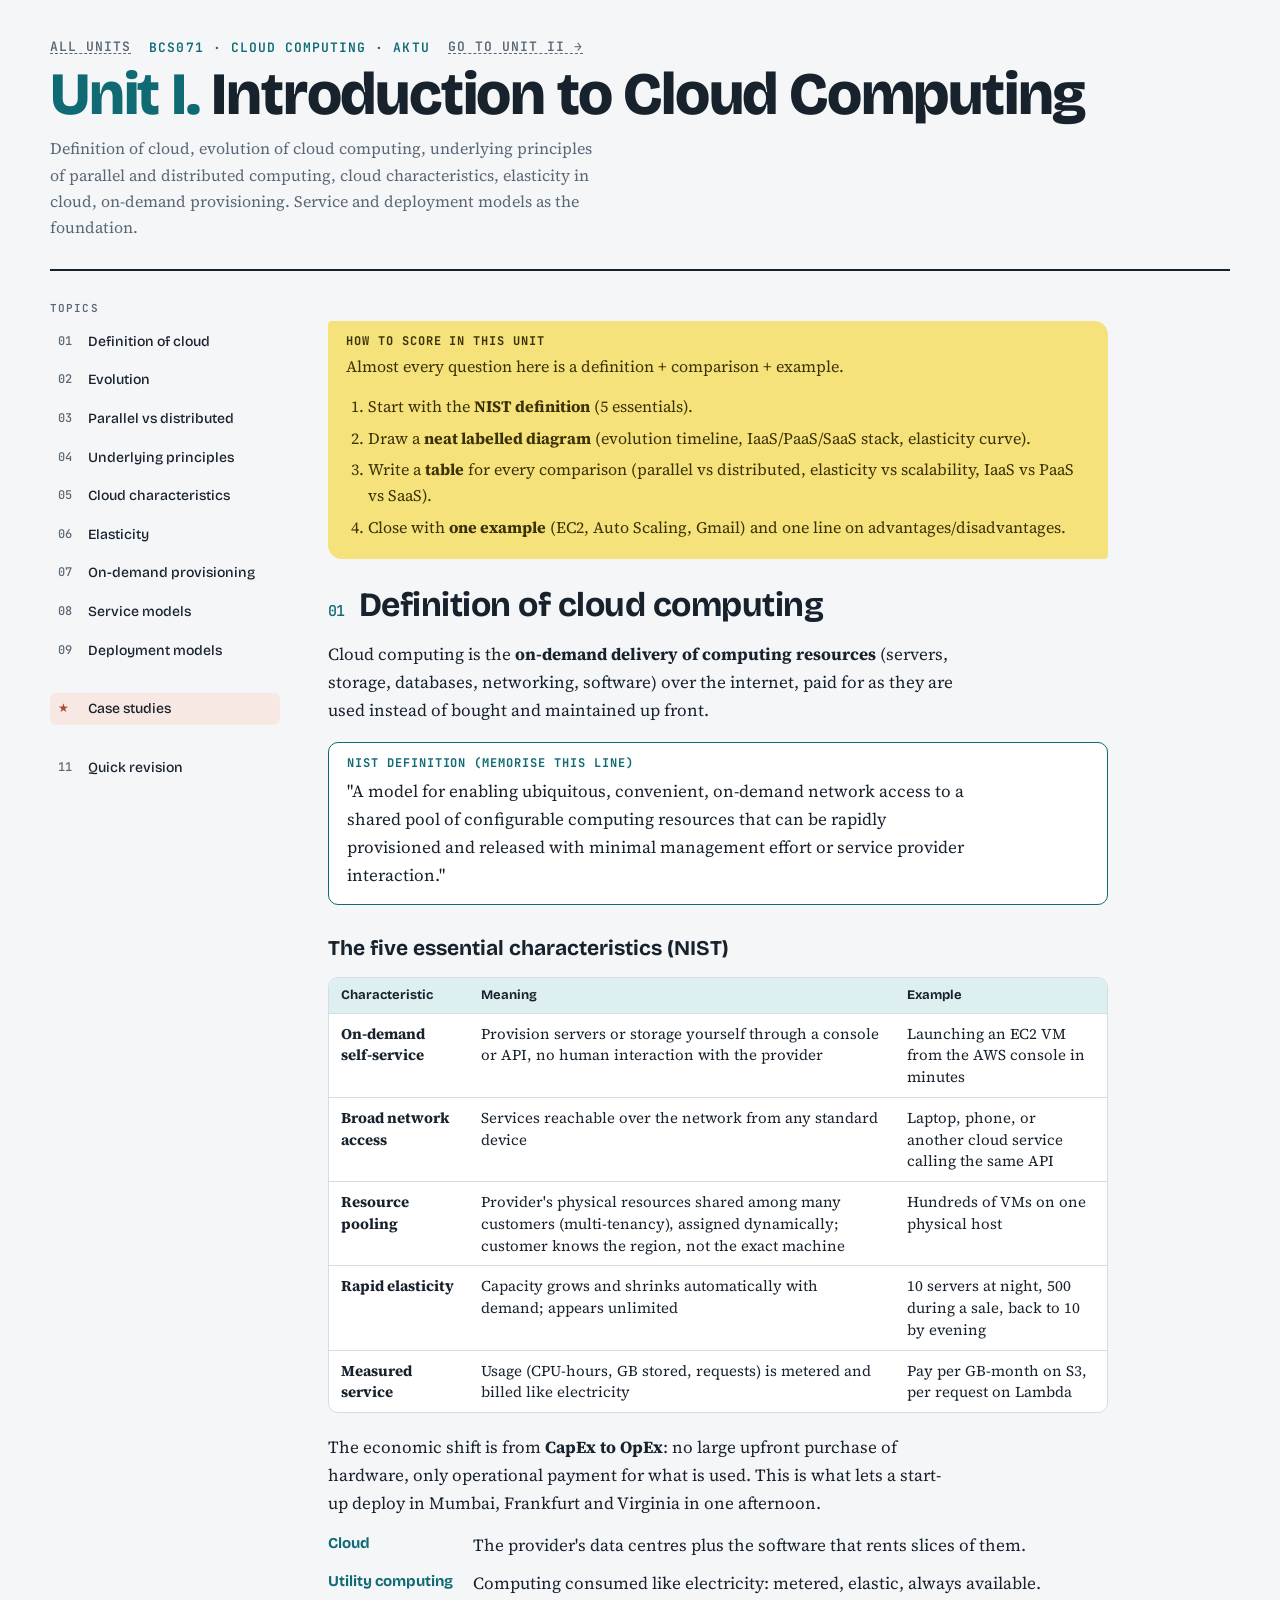
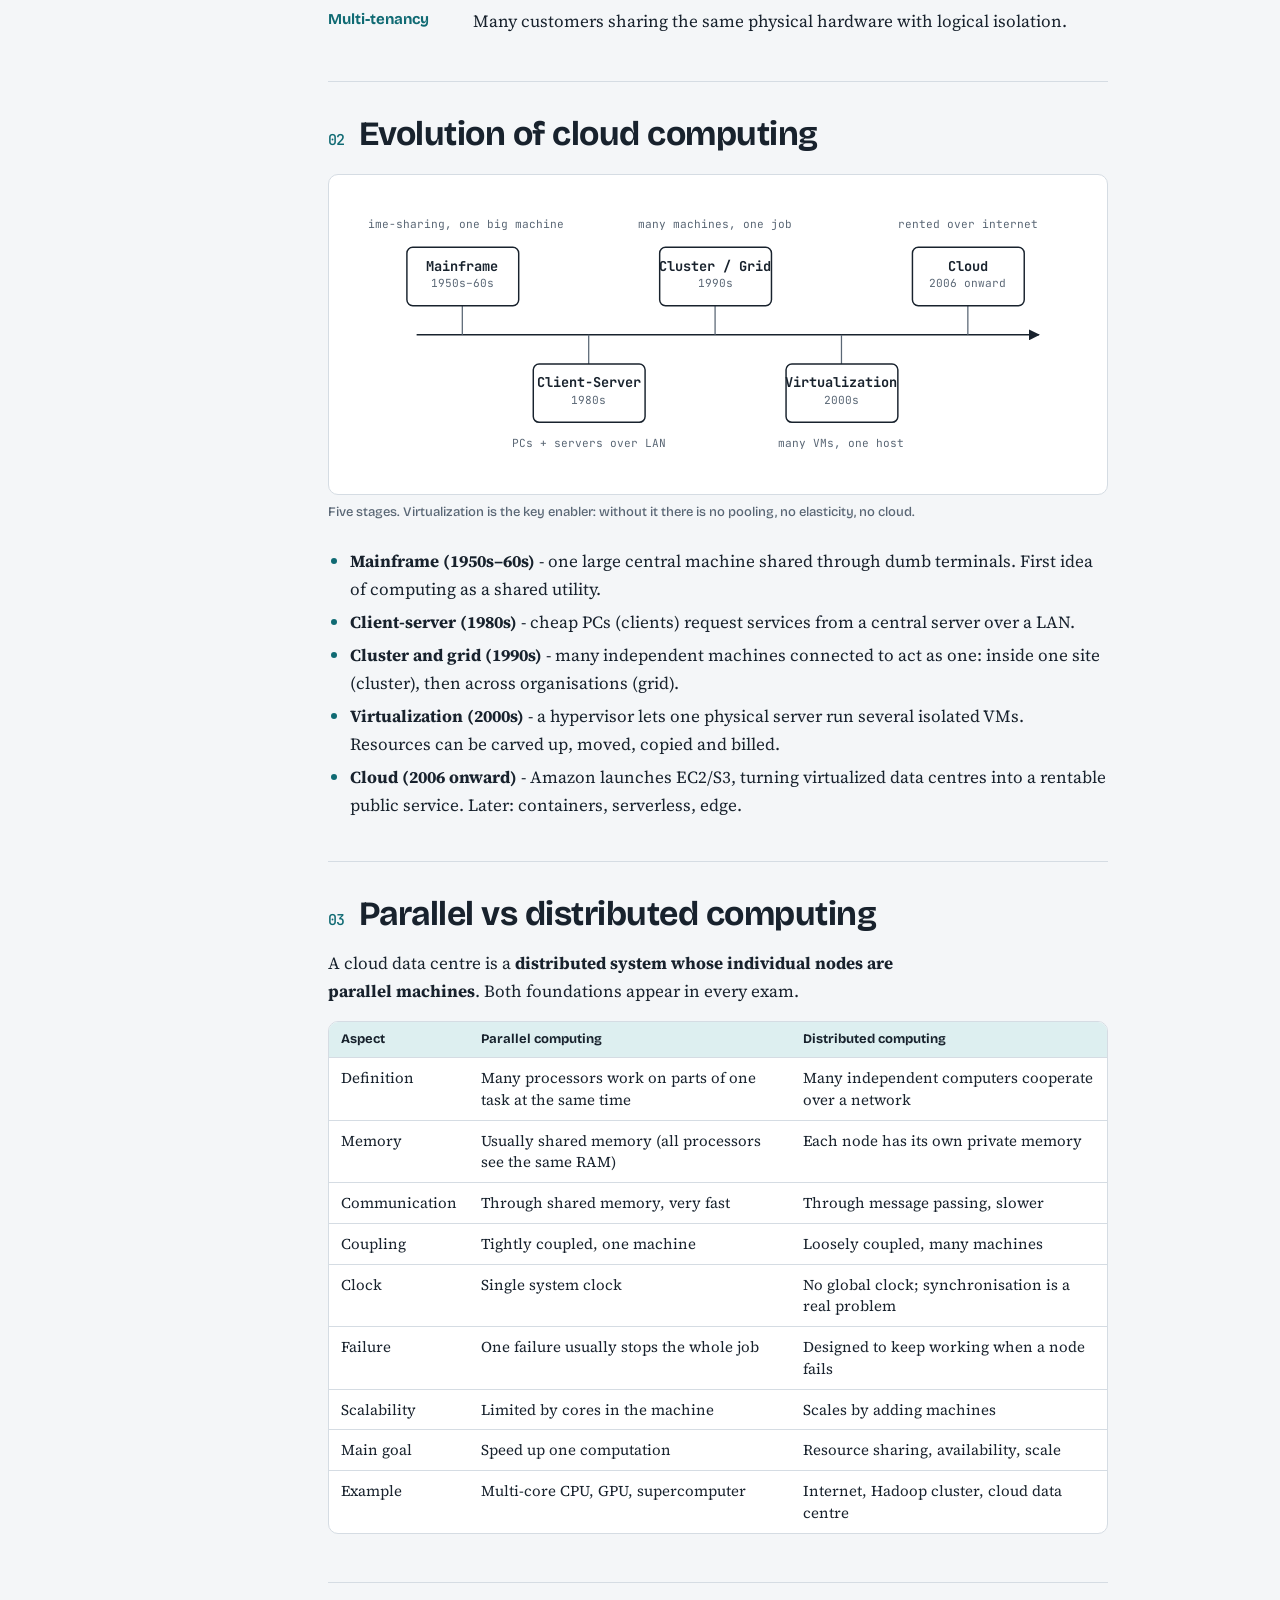
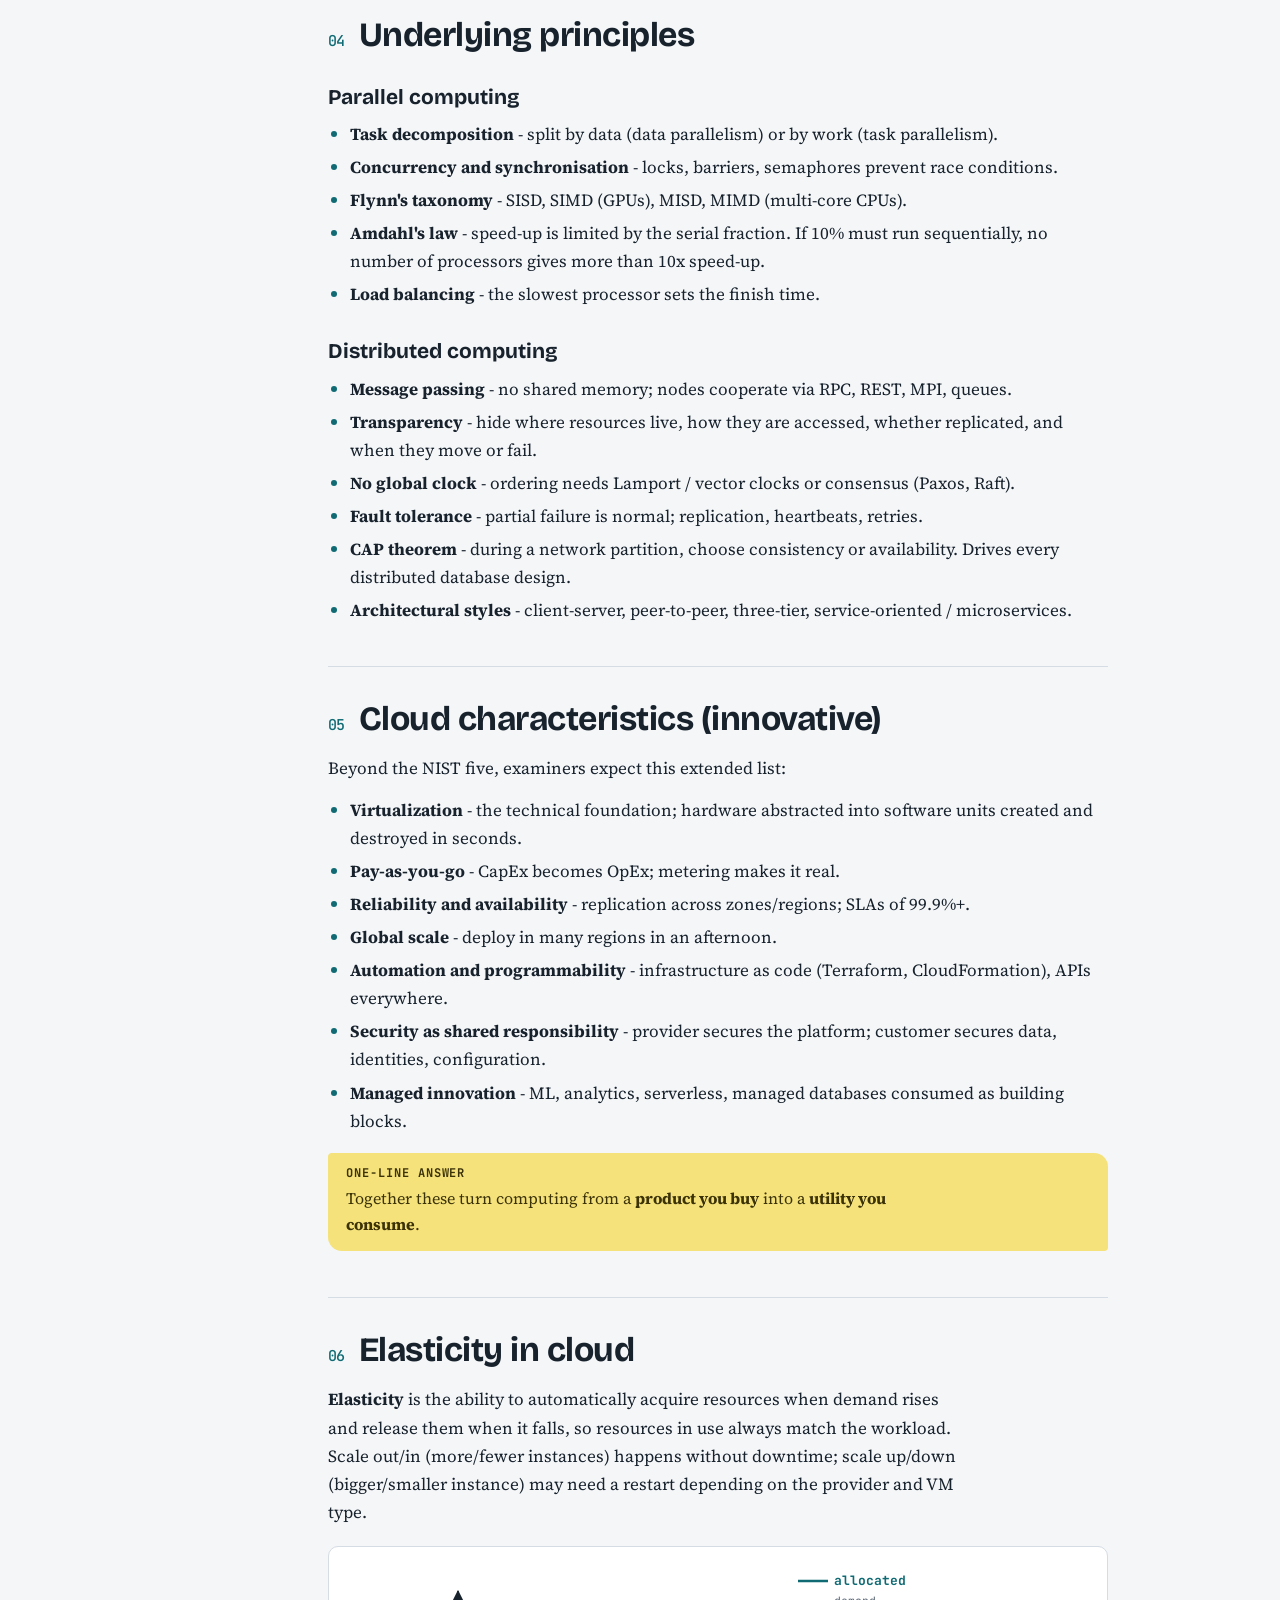
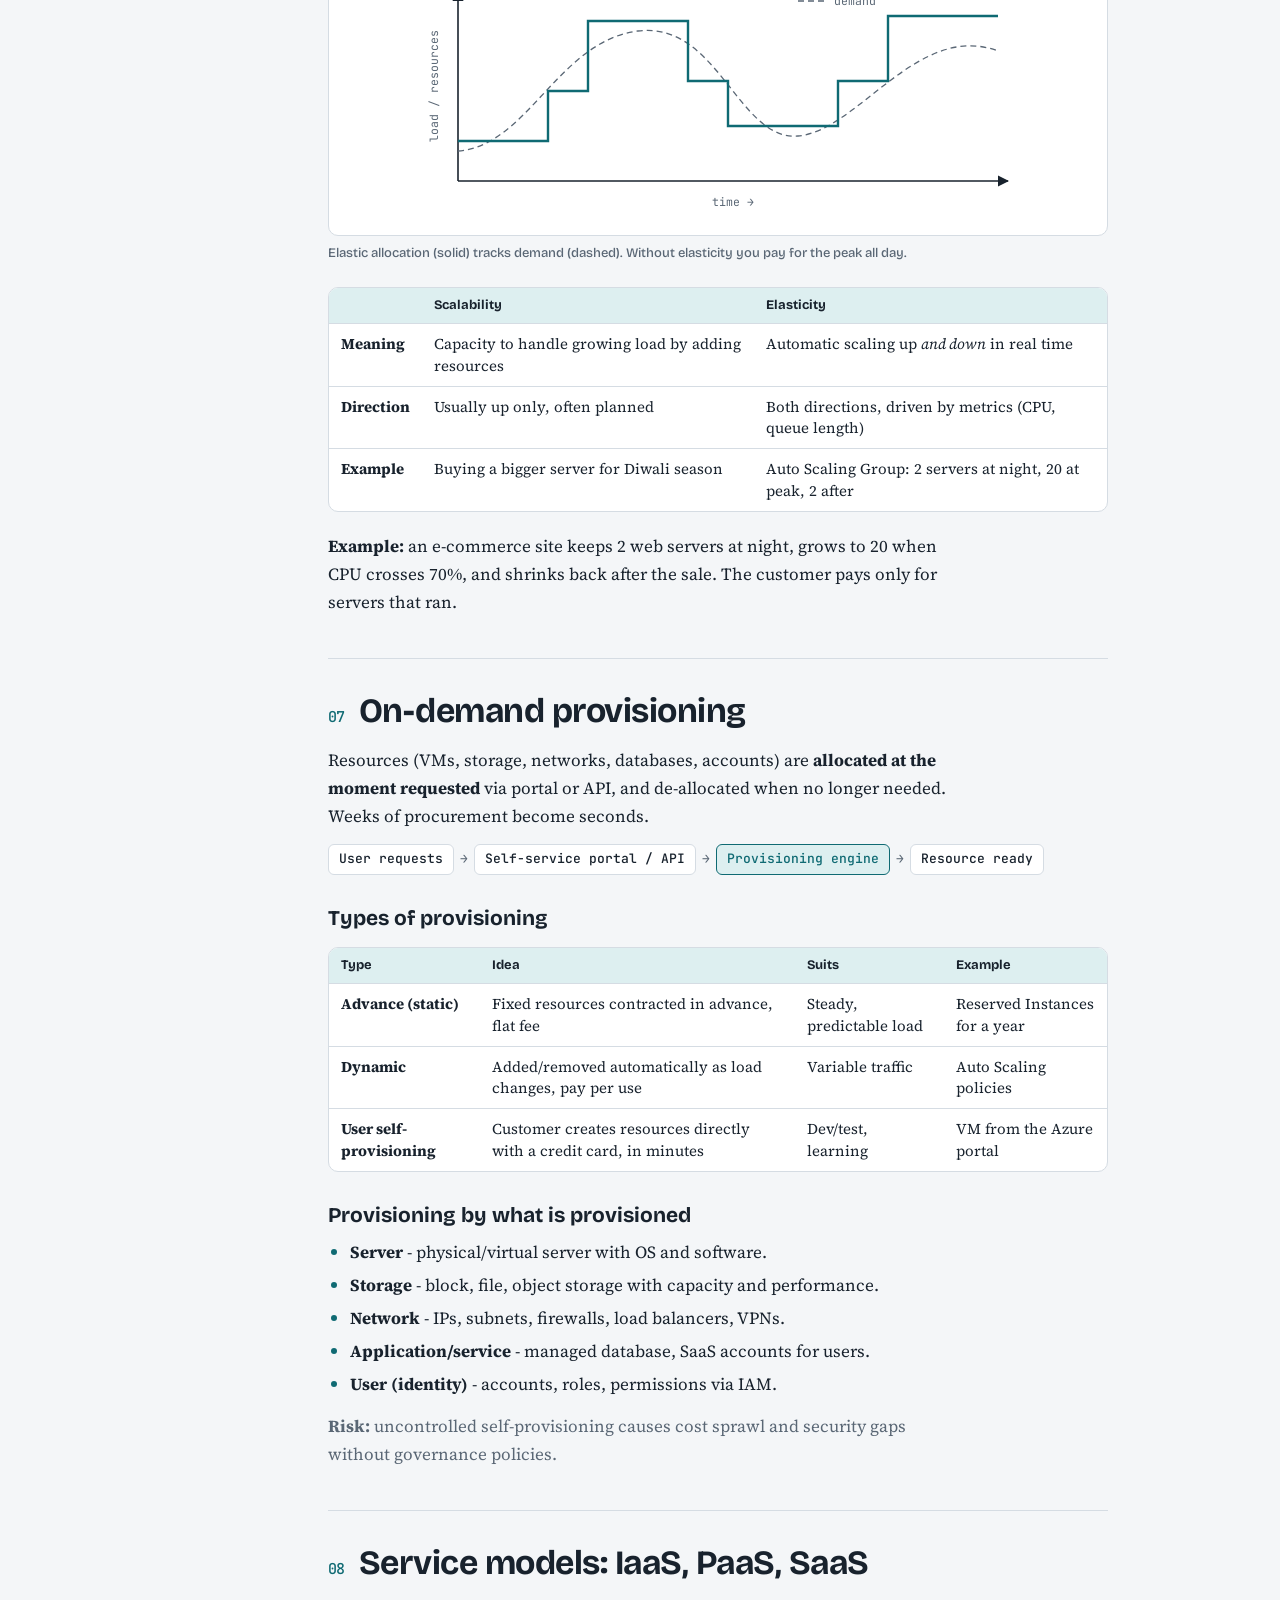
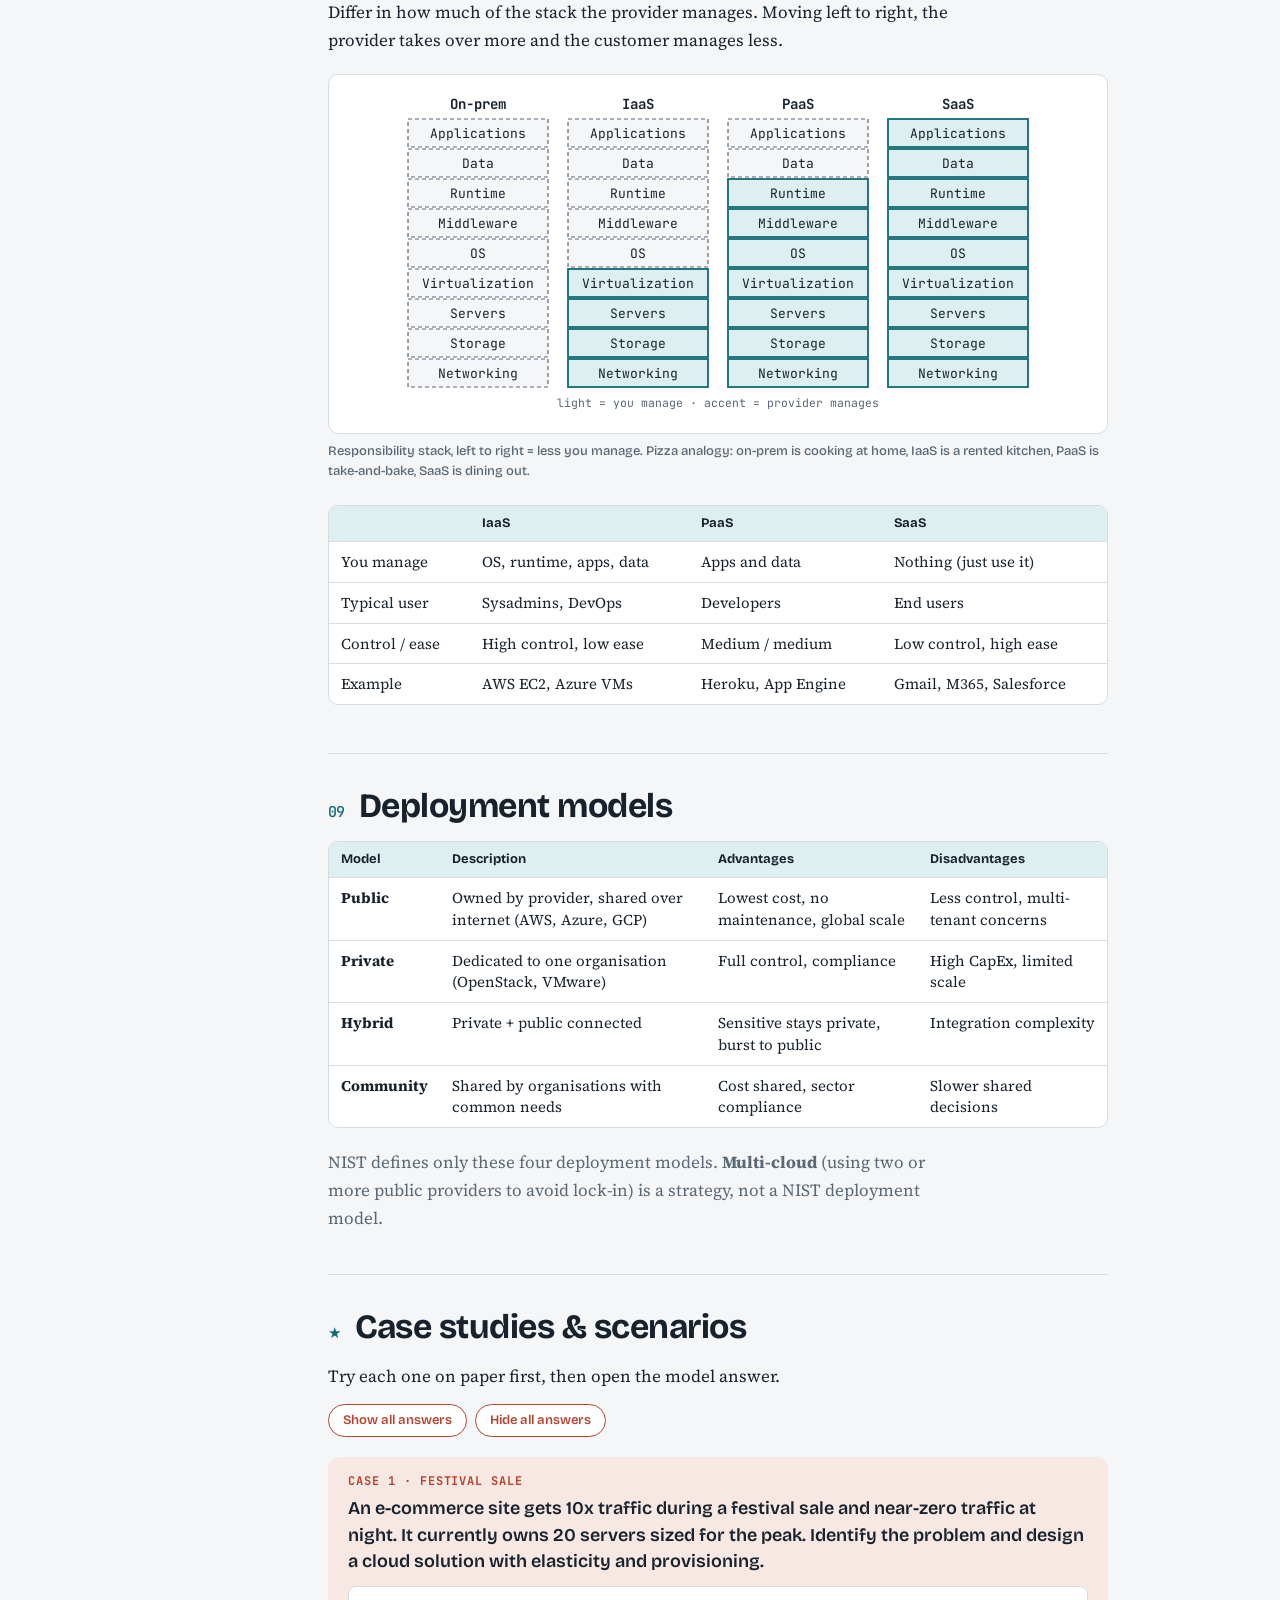
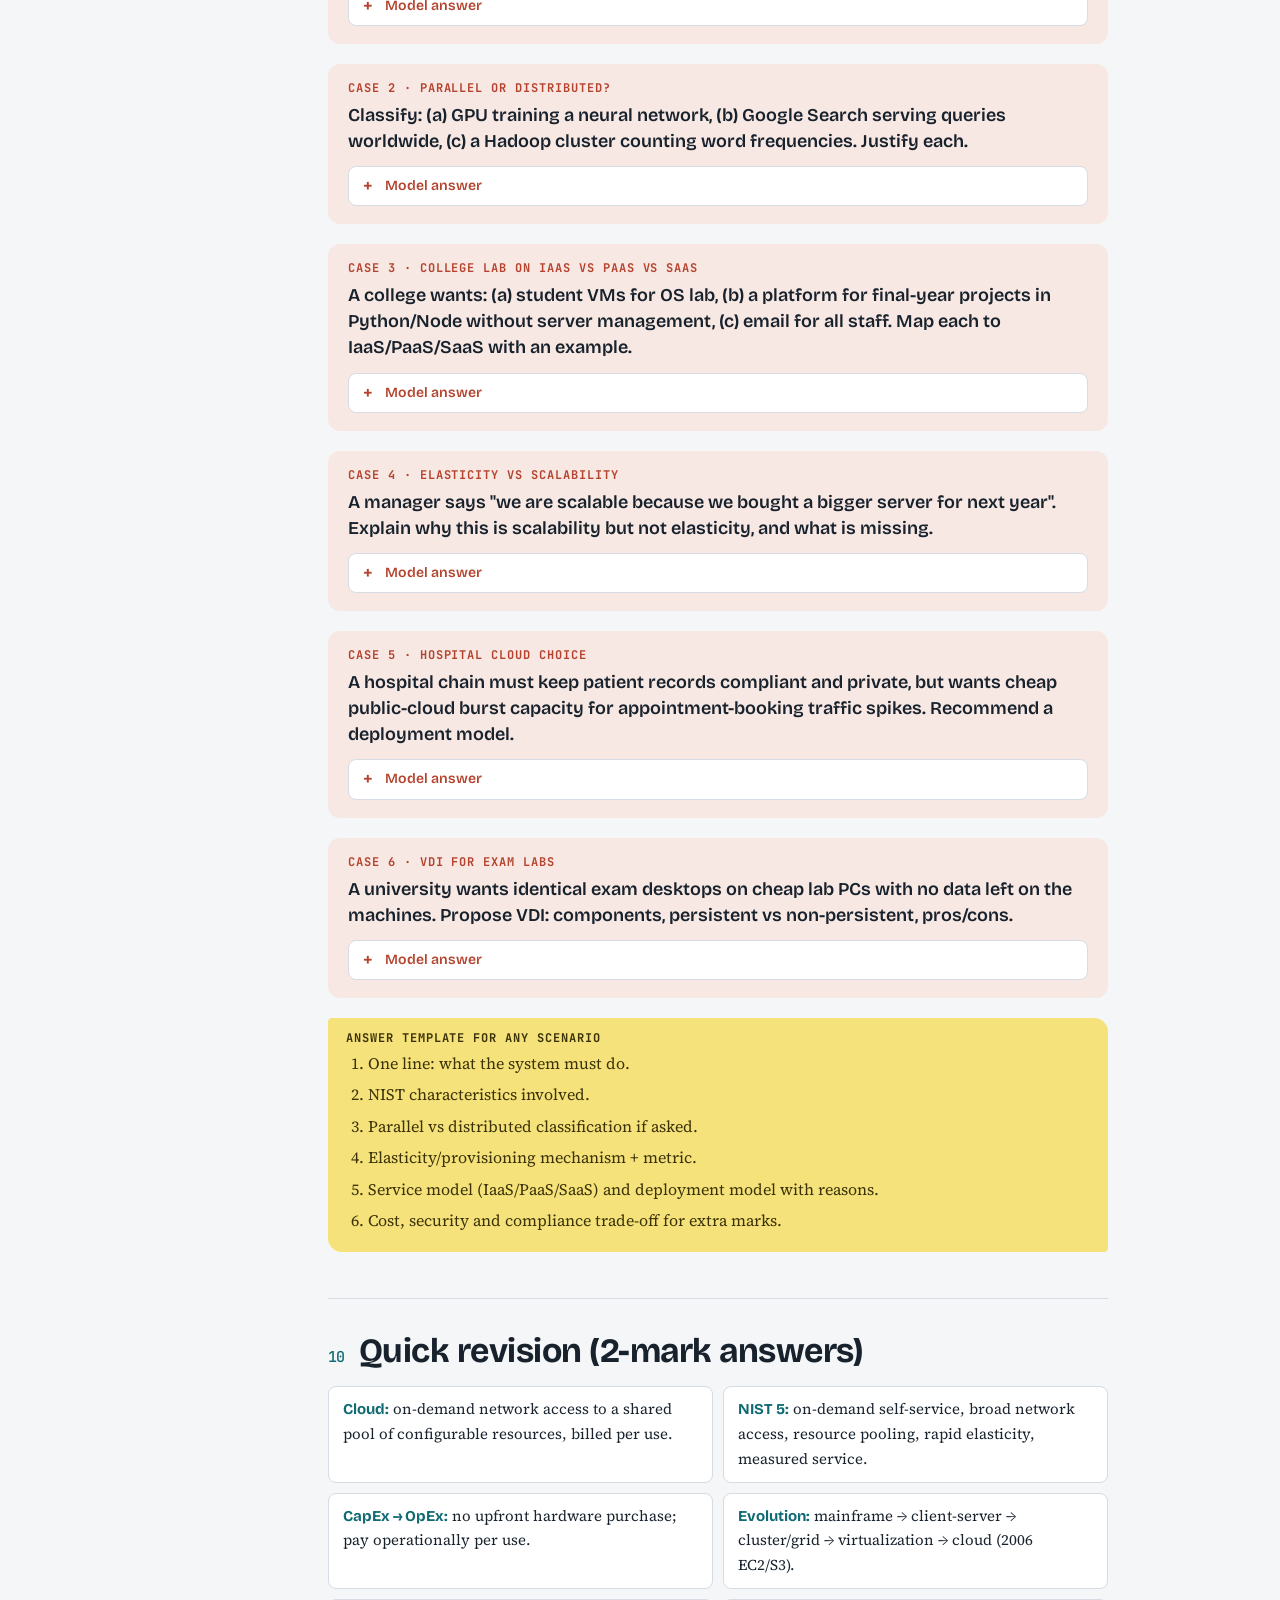
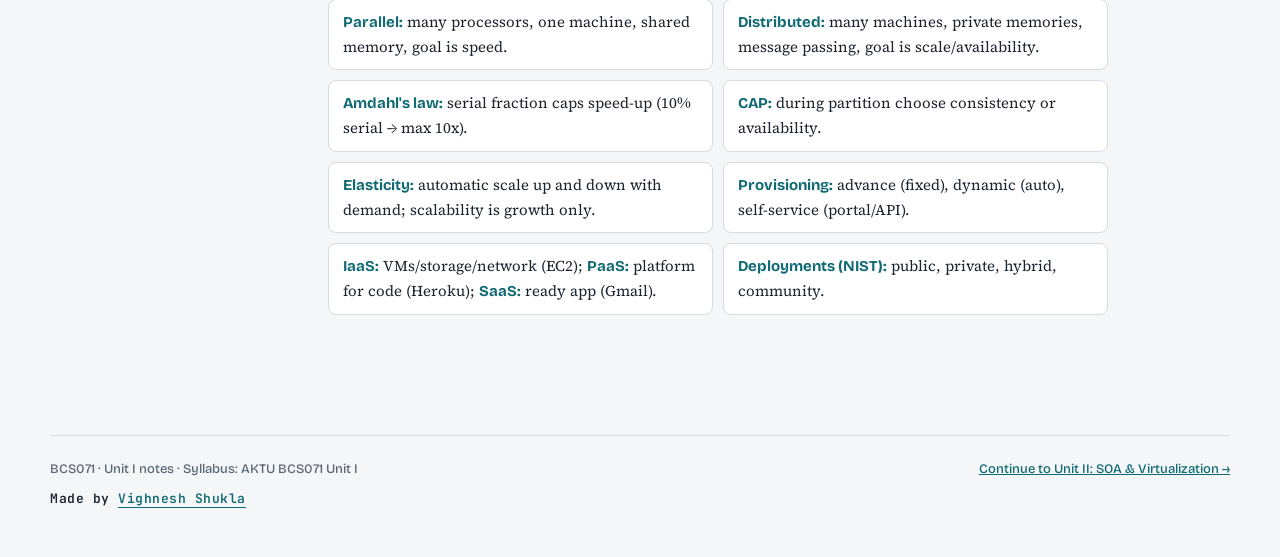
==== commit e5c2a6f1: "Fix content and diagram audit findings from Units I-II review" ====
--- a/unit1.html
+++ b/unit1.html
@@ -58,7 +58,7 @@
       <p>Cloud computing is the <strong>on-demand delivery of computing resources</strong> (servers, storage, databases, networking, software) over the internet, paid for as they are used instead of bought and maintained up front.</p>
       <div class="key">
         <span class="lbl">NIST definition (memorise this line)</span>
-        <p>"A model for enabling ubiquitous, convenient, on-demand network access to a shared pool of configurable computing resources that can be rapidly provisioned and released with minimal management effort."</p>
+        <p>"A model for enabling ubiquitous, convenient, on-demand network access to a shared pool of configurable computing resources that can be rapidly provisioned and released with minimal management effort or service provider interaction."</p>
       </div>
       <h3>The five essential characteristics (NIST)</h3>
       <div class="tbl">
@@ -86,14 +86,15 @@
       <h2><span class="num">02</span>Evolution of cloud computing</h2>
       <figure>
         <div class="fig">
-          <svg viewBox="0 0 700 300" width="700" role="img" aria-label="Evolution timeline from mainframe to cloud">
+          <svg viewBox="-20 0 720 300" width="700" style="min-width:560px" role="img" aria-label="Evolution timeline: mainframe time-sharing, to client-server PCs, to cluster and grid, to virtualization, to rented cloud">
             <path d="M30,150 L670,150" class="ln" marker-end="url(#arEv)"/>
             <defs><marker id="arEv" viewBox="0 0 10 10" refX="9" refY="5" markerWidth="7" markerHeight="7" orient="auto"><path d="M0,0 L10,5 L0,10 z" class="arrowhead"/></marker></defs>
-            <rect x="20" y="60" width="115" height="60" rx="6" class="box-acc"/><text x="77" y="84" text-anchor="middle" class="t-b">Mainframe</text><text x="77" y="101" text-anchor="middle" class="t-m">1950s–60s</text>
+            <path d="M77,150 L77,120" class="ln-soft"/><path d="M207,150 L207,180" class="ln-soft"/><path d="M337,150 L337,120" class="ln-soft"/><path d="M467,150 L467,180" class="ln-soft"/><path d="M597,150 L597,120" class="ln-soft"/>
+            <rect x="20" y="60" width="115" height="60" rx="6" class="box"/><text x="77" y="84" text-anchor="middle" class="t-b">Mainframe</text><text x="77" y="101" text-anchor="middle" class="t-m">1950s–60s</text>
             <rect x="150" y="180" width="115" height="60" rx="6" class="box"/><text x="207" y="204" text-anchor="middle" class="t-b">Client-Server</text><text x="207" y="221" text-anchor="middle" class="t-m">1980s</text>
-            <rect x="280" y="60" width="115" height="60" rx="6" class="box-acc"/><text x="337" y="84" text-anchor="middle" class="t-b">Cluster / Grid</text><text x="337" y="101" text-anchor="middle" class="t-m">1990s</text>
+            <rect x="280" y="60" width="115" height="60" rx="6" class="box"/><text x="337" y="84" text-anchor="middle" class="t-b">Cluster / Grid</text><text x="337" y="101" text-anchor="middle" class="t-m">1990s</text>
             <rect x="410" y="180" width="115" height="60" rx="6" class="box"/><text x="467" y="204" text-anchor="middle" class="t-b">Virtualization</text><text x="467" y="221" text-anchor="middle" class="t-m">2000s</text>
-            <rect x="540" y="60" width="115" height="60" rx="6" class="box-acc"/><text x="597" y="84" text-anchor="middle" class="t-b">Cloud</text><text x="597" y="101" text-anchor="middle" class="t-m">2006 onward</text>
+            <rect x="540" y="60" width="115" height="60" rx="6" class="box"/><text x="597" y="84" text-anchor="middle" class="t-b">Cloud</text><text x="597" y="101" text-anchor="middle" class="t-m">2006 onward</text>
             <text x="77" y="40" text-anchor="middle" class="t-m">time-sharing, one big machine</text>
             <text x="207" y="265" text-anchor="middle" class="t-m">PCs + servers over LAN</text>
             <text x="337" y="40" text-anchor="middle" class="t-m">many machines, one job</text>
@@ -175,19 +176,19 @@
     <!-- 6 -->
     <section id="elasticity">
       <h2><span class="num">06</span>Elasticity in cloud</h2>
-      <p><strong>Elasticity</strong> is the ability to automatically acquire resources when demand rises and release them when it falls, so resources in use always match the workload. Scale out/in (more/fewer instances) or up/down (bigger/smaller instances), without downtime.</p>
+      <p><strong>Elasticity</strong> is the ability to automatically acquire resources when demand rises and release them when it falls, so resources in use always match the workload. Scale out/in (more/fewer instances) happens without downtime; scale up/down (bigger/smaller instance) may need a restart depending on the provider and VM type.</p>
       <figure>
         <div class="fig">
-          <svg viewBox="0 0 640 260" width="640" role="img" aria-label="Elasticity: allocated resources track demand">
+          <svg viewBox="0 0 640 260" width="640" style="min-width:480px" role="img" aria-label="Elasticity graph: stepped allocated resources track the dashed demand curve over time">
             <defs><marker id="arEl" viewBox="0 0 10 10" refX="9" refY="5" markerWidth="7" markerHeight="7" orient="auto"><path d="M0,0 L10,5 L0,10 z" class="arrowhead"/></marker></defs>
             <path d="M60,220 L60,30" class="ln" marker-end="url(#arEl)"/>
             <path d="M60,220 L610,220" class="ln" marker-end="url(#arEl)"/>
             <path d="M60,190 C130,185 160,80 240,70 S340,180 400,175 S520,60 600,90" class="ln-soft" stroke-dasharray="6 4"/>
             <path d="M60,180 L150,180 L150,130 L190,130 L190,60 L290,60 L290,120 L330,120 L330,165 L440,165 L440,120 L490,120 L490,55 L600,55" class="ln-acc"/>
             <text x="335" y="245" text-anchor="middle" class="t-m">time →</text>
-            <text x="40" y="125" text-anchor="middle" class="t-m" transform="rotate(-90 40 125)">load</text>
-            <text x="440" y="40" class="t-m">- - demand</text>
-            <text x="440" y="22" class="t-acc">— allocated</text>
+            <text x="40" y="125" text-anchor="middle" class="t-m" transform="rotate(-90 40 125)">load / resources</text>
+            <path d="M400,20 L430,20" class="ln-acc"/><text x="436" y="24" class="t-acc">allocated</text>
+            <path d="M400,40 L430,40" class="ln-soft" stroke-dasharray="6 4"/><text x="436" y="44" class="t-m">demand</text>
           </svg>
         </div>
         <figcaption>Elastic allocation (solid) tracks demand (dashed). Without elasticity you pay for the peak all day.</figcaption>
@@ -238,12 +239,12 @@
       <p>Differ in how much of the stack the provider manages. Moving left to right, the provider takes over more and the customer manages less.</p>
       <figure>
         <div class="fig">
-          <svg viewBox="0 0 700 330" width="700" role="img" aria-label="IaaS PaaS SaaS responsibility stack">
+          <svg viewBox="0 0 700 330" width="700" style="min-width:560px" role="img" aria-label="Responsibility stack: on-prem you manage all 9 layers, IaaS the provider manages the bottom 4, PaaS the bottom 7, SaaS all 9">
             <text x="110" y="20" text-anchor="middle" class="t-b">On-prem</text>
             <text x="270" y="20" text-anchor="middle" class="t-b">IaaS</text>
             <text x="430" y="20" text-anchor="middle" class="t-b">PaaS</text>
             <text x="590" y="20" text-anchor="middle" class="t-b">SaaS</text>
-            <g font-size="12" text-anchor="middle">
+            <g text-anchor="middle">
               <rect x="40" y="30" width="140" height="28" class="box-soft"/><text x="110" y="49" class="t">Applications</text>
               <rect x="40" y="60" width="140" height="28" class="box-soft"/><text x="110" y="79" class="t">Data</text>
               <rect x="40" y="90" width="140" height="28" class="box-soft"/><text x="110" y="109" class="t">Runtime</text>
@@ -281,10 +282,10 @@
               <rect x="520" y="240" width="140" height="28" class="box-acc"/><text x="590" y="259" class="t">Storage</text>
               <rect x="520" y="270" width="140" height="28" class="box-acc"/><text x="590" y="289" class="t">Networking</text>
             </g>
-            <text x="260" y="318" text-anchor="middle" class="t-m">dashed = you manage · solid = provider manages</text>
+            <text x="350" y="318" text-anchor="middle" class="t-m">light = you manage · accent = provider manages</text>
           </svg>
         </div>
-        <figcaption>Responsibility stack. Pizza analogy: on-prem is cooking at home, IaaS is a rented kitchen, PaaS is take-and-bake, SaaS is dining out.</figcaption>
+        <figcaption>Responsibility stack, left to right = less you manage. Pizza analogy: on-prem is cooking at home, IaaS is a rented kitchen, PaaS is take-and-bake, SaaS is dining out.</figcaption>
       </figure>
       <div class="tbl">
         <table>
@@ -310,10 +311,10 @@
             <tr><td><strong>Private</strong></td><td>Dedicated to one organisation (OpenStack, VMware)</td><td>Full control, compliance</td><td>High CapEx, limited scale</td></tr>
             <tr><td><strong>Hybrid</strong></td><td>Private + public connected</td><td>Sensitive stays private, burst to public</td><td>Integration complexity</td></tr>
             <tr><td><strong>Community</strong></td><td>Shared by organisations with common needs</td><td>Cost shared, sector compliance</td><td>Slower shared decisions</td></tr>
-            <tr><td><strong>Multi-cloud</strong></td><td>Two or more public providers</td><td>No lock-in, best of each</td><td>Highest management complexity</td></tr>
-          </tbody>
-        </table>
-      </div>
+          </tbody>
+        </table>
+      </div>
+      <p class="muted">NIST defines only these four deployment models. <strong>Multi-cloud</strong> (using two or more public providers to avoid lock-in) is a strategy, not a NIST deployment model.</p>
     </section>
 
     <!-- CASES -->
@@ -399,7 +400,7 @@
 
     <!-- revision -->
     <section id="revision">
-      <h2><span class="num">12</span>Quick revision (2-mark answers)</h2>
+      <h2><span class="num">10</span>Quick revision (2-mark answers)</h2>
       <ul class="qr">
         <li><b>Cloud:</b> on-demand network access to a shared pool of configurable resources, billed per use.</li>
         <li><b>NIST 5:</b> on-demand self-service, broad network access, resource pooling, rapid elasticity, measured service.</li>
@@ -412,9 +413,7 @@
         <li><b>Elasticity:</b> automatic scale up and down with demand; scalability is growth only.</li>
         <li><b>Provisioning:</b> advance (fixed), dynamic (auto), self-service (portal/API).</li>
         <li><b>IaaS:</b> VMs/storage/network (EC2); <b>PaaS:</b> platform for code (Heroku); <b>SaaS:</b> ready app (Gmail).</li>
-        <li><b>Deployments:</b> public, private, hybrid, community, multi-cloud.</li>
-        <li><b>VDI:</b> desktops as central VMs; only pixels travel to endpoints.</li>
-        <li><b>DR:</b> restore IT after disruption; RTO = how fast, RPO = how much data loss.</li>
+        <li><b>Deployments (NIST):</b> public, private, hybrid, community.</li>
       </ul>
     </section>
   </main>
